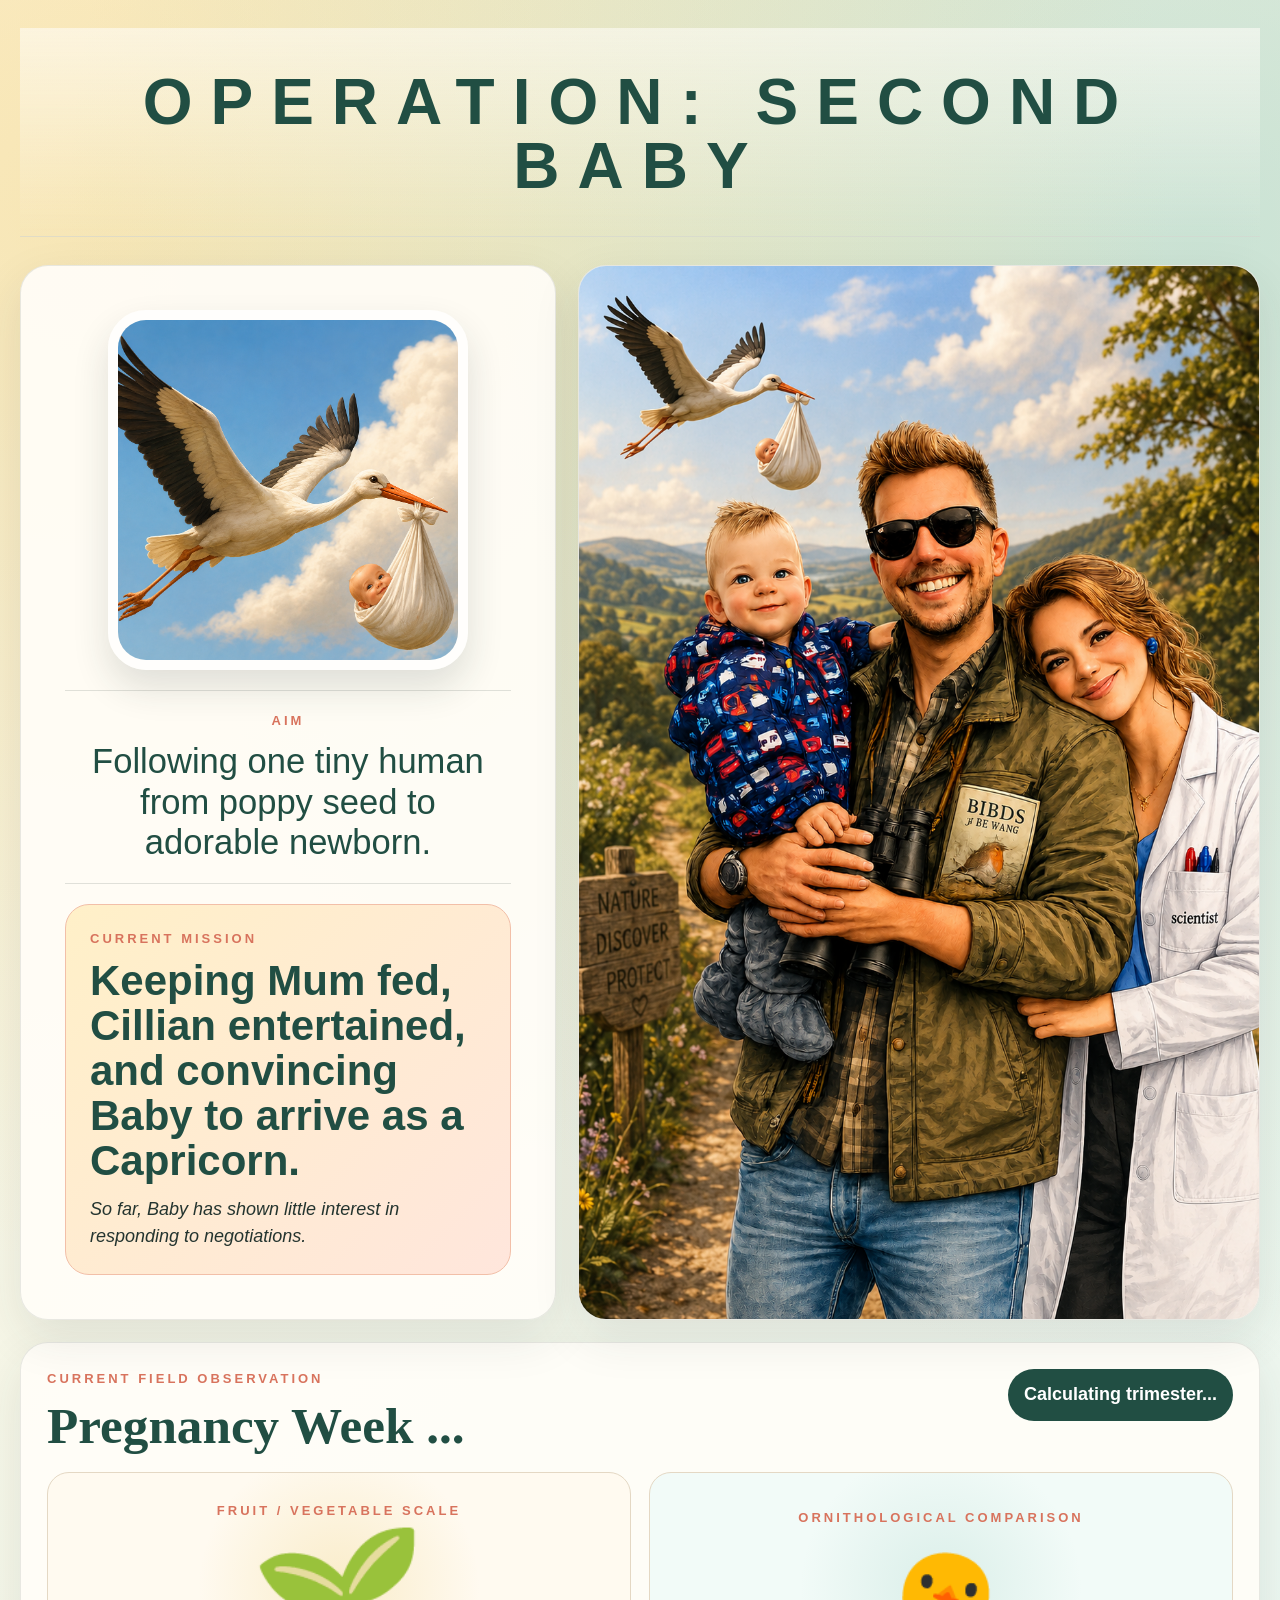
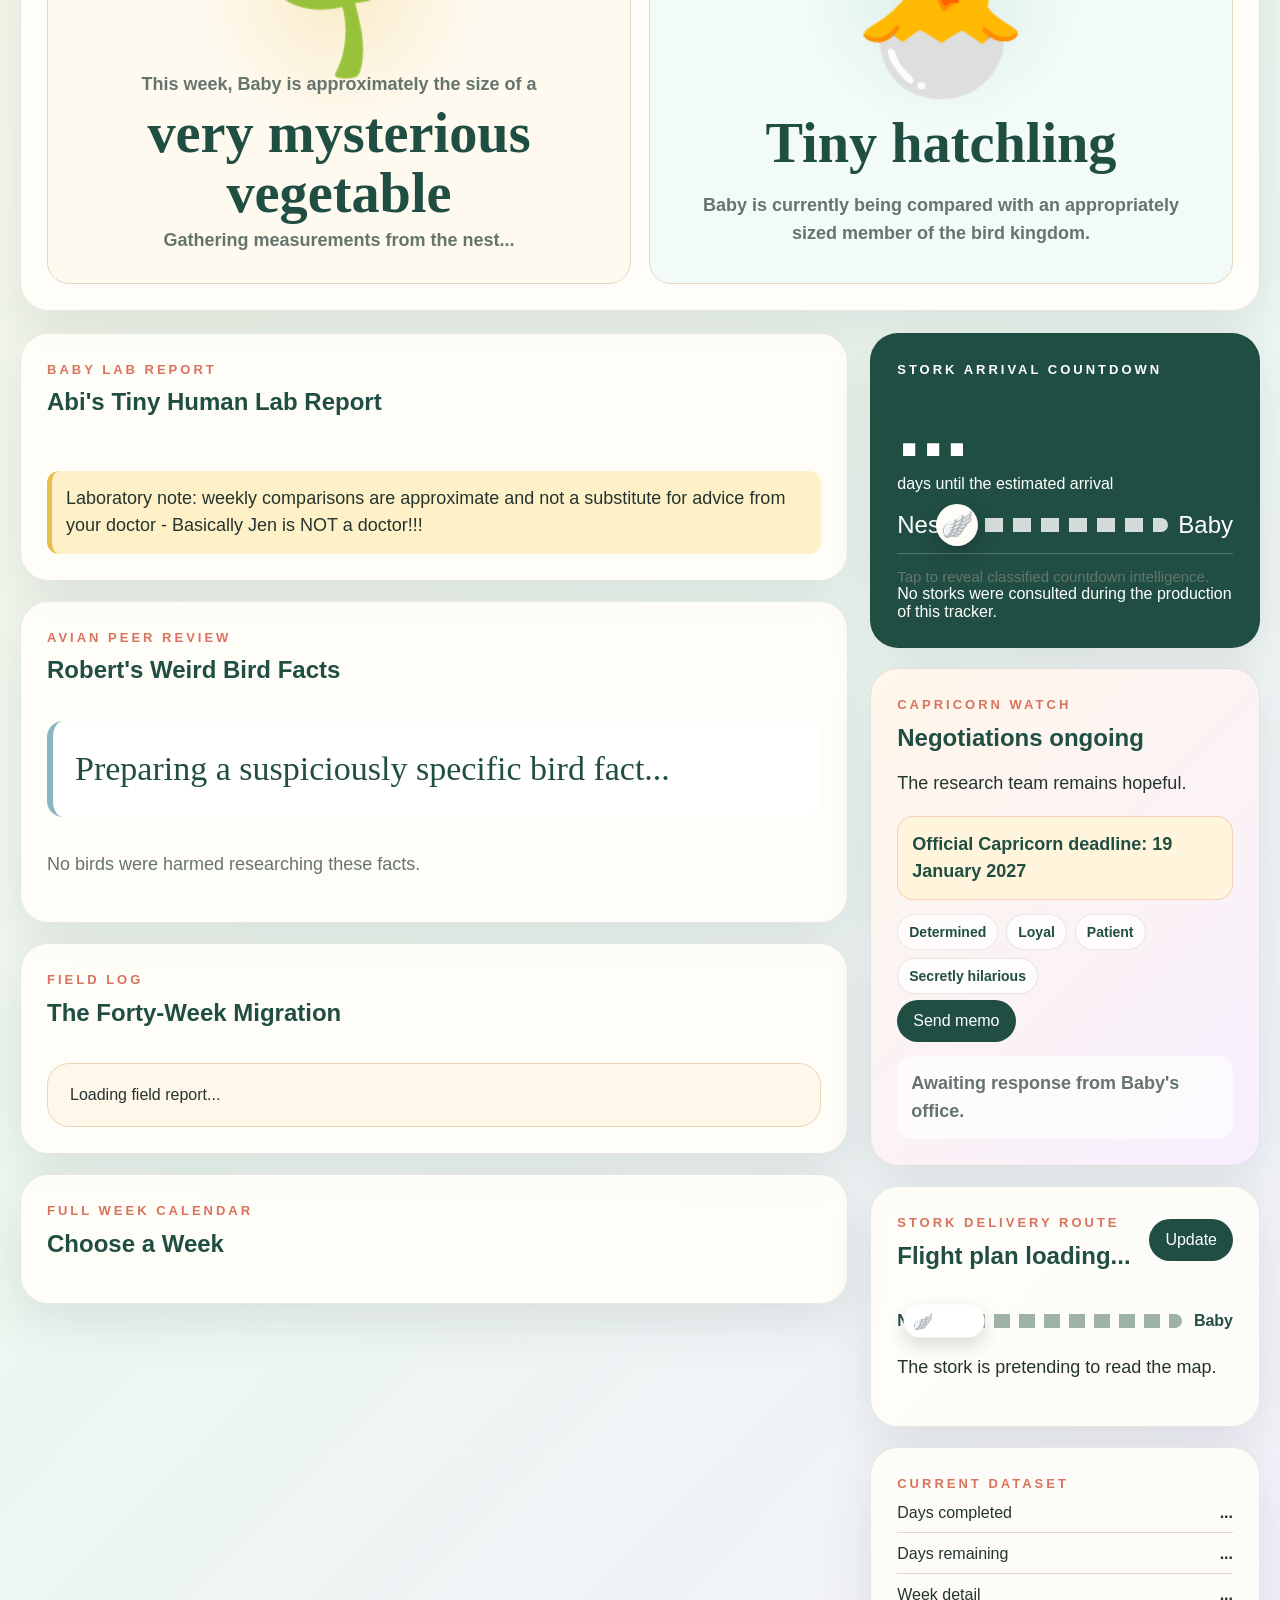
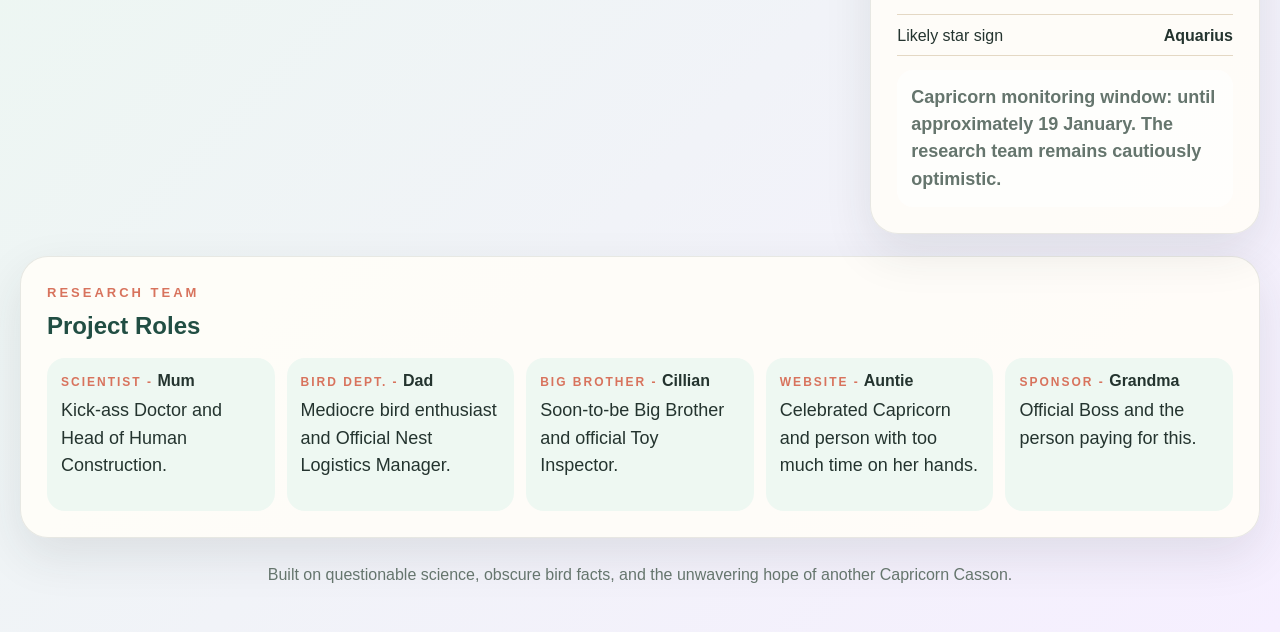
==== index.html @ 59cee9db "Update index.html" ====
<!DOCTYPE html>
<html lang="en">
<head>
  <meta charset="UTF-8">
  <meta name="viewport" content="width=device-width, initial-scale=1.0">
  <meta name="theme-color" content="#214e43">
  <meta name="description" content="Operation Second Baby: a playful baby countdown and family field log.">
  <title>Operation Second Baby</title>
  <link rel="stylesheet" href="style.css">
</head>
<body>
  <main class="page">
    <header class="top-logo" aria-label="Operation Second Baby">
      <h1>Operation: Second Baby</h1>
    </header>

    <section class="opening-grid">
      <div class="opening-copy">
        <img class="stork-photo" src="stork.png" alt="Stork carrying a baby">

        <article class="aim-card">
          <p class="eyebrow">Aim</p>
          <p>Following one tiny human from poppy seed to adorable newborn.</p>
        </article>

        <article class="mission-card">
          <p class="eyebrow">Current Mission</p>
          <h2>Keeping Mum fed, Cillian entertained, and convincing Baby to arrive as a Capricorn.</h2>
          <p>So far, Baby has shown little interest in responding to negotiations.</p>
        </article>
      </div>

      <figure class="family-photo">
        <img src="family.png" alt="Robert, Abi and Cillian">
      </figure>
    </section>

    <section class="observation-card">
      <div class="observation-header">
        <div>
          <p class="eyebrow">Current Field Observation</p>
          <h2>Pregnancy Week <span id="currentWeek">...</span></h2>
        </div>
        <p id="trimesterText" class="trimester-pill">Calculating trimester...</p>
      </div>

      <div class="comparison-grid">
        <article class="mini-comparison produce-panel">
          <p class="eyebrow">Fruit / Vegetable Scale</p>
          <div id="sizeEmoji" class="comparison-emoji">🌱</div>
          <p>This week, Baby is approximately the size of a</p>
          <h3 id="sizeName">very mysterious vegetable</h3>
          <p id="sizeDescription">Gathering measurements from the nest...</p>
        </article>

        <article class="mini-comparison bird-panel">
          <p class="eyebrow">Ornithological Comparison</p>
          <div id="birdEmoji" class="comparison-emoji">🐣</div>
          <h3 id="birdName">Tiny hatchling</h3>
          <p id="birdComparison">Baby is currently being compared with an appropriately sized member of the bird kingdom.</p>
        </article>
      </div>
    </section>

    <section class="dashboard-grid">
      <div class="main-column">
        <article class="card lab-card">
          <div class="section-heading">
            <div>
              <p class="eyebrow">Baby Lab Report</p>
              <h2>Abi's Tiny Human Lab Report</h2>
            </div>
          </div>
          <div id="scienceFacts" class="science-list"></div>
          <p class="lab-note">Laboratory note: weekly comparisons are approximate and not a substitute for advice from your doctor - Basically Jen is NOT a doctor!!!</p>
        </article>

        <article class="card dad-card">
          <div class="section-heading">
            <div>
              <p class="eyebrow">Avian Peer Review</p>
              <h2>Robert's Weird Bird Facts</h2>
            </div>
          </div>
          <p id="birdFact" class="large-fact">Preparing a suspiciously specific bird fact...</p>
          <p class="quiet">No birds were harmed researching these facts.</p>
        </article>

        <article class="field-log card">
          <div class="section-heading">
            <div>
              <p class="eyebrow">Field Log</p>
              <h2>The Forty-Week Migration</h2>
            </div>
          </div>
          <article id="weekDetail" class="week-detail">Loading field report...</article>
        </article>

        <article class="calendar-section card">
          <p class="eyebrow">Full Week Calendar</p>
          <h2>Choose a Week</h2>
          <div id="timeline" class="timeline"></div>
        </article>
      </div>

      <aside class="side-column">
        <button id="countdownCard" class="status-card countdown-card" type="button" aria-expanded="false">
          <span class="eyebrow">Stork Arrival Countdown</span>
          <strong id="daysRemaining" class="big-number">...</strong>
          <span>days until the estimated arrival</span>
          <span class="countdown-route" aria-hidden="true">
            <span class="route-end">Nest</span>
            <span class="countdown-route-line"><span id="countdownWingMarker">Wings</span></span>
            <span class="route-end">Baby</span>
          </span>
          <span id="countdownSecret" class="secret-note">Tap to reveal classified countdown intelligence.</span>
          <span class="quiet countdown-note">No storks were consulted during the production of this tracker.</span>
        </button>

        <article class="status-card capricorn-card">
          <p class="eyebrow">Capricorn Watch</p>
          <h2 id="capricornTitle">Negotiations ongoing</h2>
          <p id="capricornText">The research team remains hopeful.</p>
          <p class="deadline-pill">Official Capricorn deadline: 19 January 2027</p>
          <div class="trait-list" aria-label="Best Capricorn traits">
            <span>Determined</span>
            <span>Loyal</span>
            <span>Patient</span>
            <span>Secretly hilarious</span>
          </div>
          <button id="negotiateButton" class="small-button" type="button">Send memo</button>
          <p id="capricornReply" class="memo-reply">Awaiting response from Baby's office.</p>
        </article>

        <article class="card route-card">
          <div class="section-heading">
            <div>
              <p class="eyebrow">Stork Delivery Route</p>
              <h2 id="routeTitle">Flight plan loading...</h2>
            </div>
            <button id="routeButton" class="small-button" type="button">Update</button>
          </div>
          <div class="route">
            <span>Nest</span>
            <div class="route-line"><span id="storkMarker">Stork</span></div>
            <span>Baby</span>
          </div>
          <p id="routeMessage">The stork is pretending to read the map.</p>
        </article>

        <article class="card dataset-card">
          <p class="eyebrow">Current Dataset</p>
          <div class="dataset-list">
            <div><span>Days completed</span><strong id="daysCompleted">...</strong></div>
            <div><span>Days remaining</span><strong id="daysRemainingSmall">...</strong></div>
            <div><span>Week detail</span><strong id="weekDayText">...</strong></div>
            <div><span>Likely star sign</span><strong>Aquarius</strong></div>
          </div>
          <p class="capricorn-note">Capricorn monitoring window: until approximately 19 January. The research team remains cautiously optimistic.</p>
        </article>
      </aside>
    </section>

    <section class="research-team card">
      <p class="eyebrow">Research Team</p>
      <h2>Project Roles</h2>
      <div class="team-list">
        <div><span>Scientist - </span><strong> Mum</strong><p>Kick-ass Doctor and Head of Human Construction.</p></div>
        <div><span>Bird Dept. - </span><strong> Dad</strong><p>Mediocre bird enthusiast and Official Nest Logistics Manager.</p></div>
        <div><span>Big Brother - </span><strong> Cillian</strong><p>Soon-to-be Big Brother and official Toy Inspector.</p></div>
        <div><span>Website - </span><strong> Auntie</strong><p>Celebrated Capricorn and person with too much time on her hands.</p></div>
        <div><span>Sponsor - </span><strong> Grandma</strong><p>Official Boss and the person paying for this.</p></div>
      </div>
    </section>

    <footer>
      Built on questionable science, obscure bird facts, and the unwavering hope of another Capricorn Casson.
    </footer>
  </main>

  <div id="capricornModal" class="modal" aria-hidden="true">
    <div class="modal-panel" role="dialog" aria-modal="true" aria-labelledby="capricornModalTitle">
      <p class="eyebrow">Special Announcement</p>
      <h2 id="capricornModalTitle">Capricorn Deadline Confirmed</h2>
      <p>The research team has identified 19 January 2027 as the official Capricorn arrival deadline.</p>
      <p>Baby has been informed. Baby has not signed anything.</p>
      <button id="closeCapricornModal" class="small-button" type="button">Noted</button>
    </div>
  </div>

  <script src="script.js?v=20260729-2"></script>
</body>
</html>
---- style.css ----
* {
  box-sizing: border-box;
}

:root {
  --ink: #24342f;
  --forest: #214e43;
  --sage: #dce8dc;
  --mint: #eef8f2;
  --paper: #fffdf8;
  --cream: #fff5dc;
  --peach: #ffe4d3;
  --coral: #d8735d;
  --gold: #e8bf4d;
  --line: #e4d8c4;
  --muted: #65756d;
}

body {
  margin: 0;
  font-family: Arial, Helvetica, sans-serif;
  color: var(--ink);
  background:
    radial-gradient(circle at 8% 5%, rgba(232, 191, 77, 0.3), transparent 28%),
    radial-gradient(circle at 94% 6%, rgba(142, 198, 184, 0.42), transparent 30%),
    linear-gradient(135deg, #fff6df, #ecf7f1 58%, #f6efff);
}

.page {
  width: min(1240px, calc(100% - 32px));
  margin: 0 auto;
  padding: 28px 0 48px;
}

.top-logo {
  width: 100%;
  margin: 0 auto 28px;
  padding: 42px 24px 38px;
  border-bottom: 1px solid rgba(36, 52, 47, 0.12);
  background: linear-gradient(180deg, rgba(255, 253, 248, 0.58), rgba(255, 253, 248, 0));
  text-align: center;
}

.top-logo h1 {
  margin: 0;
  color: var(--forest);
  font-size: clamp(34px, 5vw, 72px);
  font-weight: 900;
  letter-spacing: clamp(5px, 1.5vw, 18px);
  line-height: 1;
  text-transform: uppercase;
}

.opening-grid {
  display: grid;
  grid-template-columns: minmax(0, 0.88fr) minmax(420px, 1.12fr);
  gap: 22px;
  align-items: stretch;
  margin-bottom: 22px;
}

.opening-copy,
.family-photo,
.observation-card,
.card,
.status-card {
  border: 1px solid rgba(36, 52, 47, 0.1);
  border-radius: 28px;
  background: rgba(255, 253, 248, 0.92);
  box-shadow: 0 18px 48px rgba(36, 52, 47, 0.1);
}

.opening-copy {
  display: grid;
  align-content: center;
  gap: 20px;
  padding: clamp(24px, 4vw, 44px);
}

.stork-photo {
  display: block;
  width: min(100%, 360px);
  aspect-ratio: 1;
  height: auto;
  margin: 0 auto;
  object-fit: cover;
  object-position: center 35%;
  border: 10px solid rgba(255, 255, 255, 0.78);
  border-radius: 38px;
  box-shadow: 0 18px 36px rgba(36, 52, 47, 0.14);
}

.family-photo {
  margin: 0;
  min-height: 640px;
  overflow: hidden;
}

.family-photo img {
  display: block;
  width: 100%;
  height: 100%;
  object-fit: cover;
  object-position: center 42%;
}

.eyebrow {
  margin: 0 0 10px;
  color: var(--coral);
  font-size: 13px;
  font-weight: 900;
  letter-spacing: 3px;
  text-transform: uppercase;
}

h2,
h3,
p {
  margin-top: 0;
}

h2,
h3 {
  color: var(--forest);
  line-height: 1.07;
}

p {
  font-size: 18px;
  line-height: 1.52;
}

.aim-card {
  padding: 20px 22px;
  text-align: center;
  border-top: 1px solid rgba(36, 52, 47, 0.14);
  border-bottom: 1px solid rgba(36, 52, 47, 0.14);
}

.aim-card p:last-child {
  margin-bottom: 0;
  color: var(--forest);
  font-size: clamp(24px, 2.7vw, 36px);
  line-height: 1.18;
}

.mission-card {
  padding: 24px;
  border: 1px solid #f2bfa8;
  border-radius: 24px;
  background: linear-gradient(135deg, #fff0c8, #ffe6dc);
}

.mission-card h2 {
  margin-bottom: 12px;
  font-size: clamp(28px, 3.3vw, 42px);
}

.mission-card p:last-child {
  margin-bottom: 0;
  font-style: italic;
}

.observation-card,
.card,
.status-card {
  padding: 26px;
}

.observation-card {
  margin-bottom: 22px;
}

.observation-header,
.section-heading {
  display: flex;
  gap: 16px;
  align-items: flex-start;
  justify-content: space-between;
  margin-bottom: 18px;
}

.observation-header h2 {
  margin: 0;
  font-family: Georgia, "Times New Roman", serif;
  font-size: clamp(34px, 4vw, 52px);
}

.trimester-pill,
.small-button {
  border-radius: 999px;
  padding: 12px 16px;
  background: var(--forest);
  color: white;
  font-weight: 900;
}

.trimester-pill {
  margin: 0;
}

.comparison-grid {
  display: grid;
  grid-template-columns: 1fr 1fr;
  gap: 18px;
}

.mini-comparison {
  min-height: 360px;
  display: grid;
  place-items: center;
  padding: 28px;
  border: 1px solid var(--line);
  border-radius: 22px;
  text-align: center;
}

.produce-panel {
  background: radial-gradient(circle at 50% 28%, rgba(232, 191, 77, 0.24), transparent 34%), #fffaf0;
}

.bird-panel {
  background: radial-gradient(circle at 50% 28%, rgba(142, 198, 184, 0.24), transparent 34%), #f2fbf8;
}

.comparison-emoji {
  font-size: clamp(100px, 11vw, 170px);
  line-height: 1;
}

.mini-comparison h3 {
  margin: 4px 0;
  font-family: Georgia, "Times New Roman", serif;
  font-size: clamp(38px, 4.4vw, 64px);
}

.mini-comparison p:not(.eyebrow) {
  max-width: 520px;
  margin-bottom: 0;
  color: var(--muted);
  font-weight: 800;
}

.dashboard-grid {
  display: grid;
  grid-template-columns: minmax(0, 1.7fr) minmax(280px, 0.8fr);
  gap: 22px;
  align-items: start;
}

.main-column,
.side-column {
  display: grid;
  gap: 20px;
}

.status-card {
  text-align: left;
}

button.status-card,
.small-button {
  border: 1px solid rgba(36, 52, 47, 0.1);
  cursor: pointer;
  font: inherit;
}

.countdown-card {
  background: var(--forest);
  color: white;
}

.countdown-card .eyebrow,
.countdown-card .quiet {
  color: white;
}

.big-number {
  display: block;
  margin: 10px 0;
  color: var(--coral);
  font-size: clamp(56px, 7vw, 86px);
  font-weight: 900;
  line-height: 0.9;
}

.countdown-card .big-number {
  color: white;
}

.countdown-route {
  display: grid;
  grid-template-columns: auto minmax(110px, 1fr) auto;
  gap: 10px;
  align-items: center;
  margin-top: 20px;
}

.route-end {
  font-size: 24px;
  line-height: 1;
}

.countdown-route-line {
  position: relative;
  display: block;
  height: 14px;
  border-radius: 999px;
  background: repeating-linear-gradient(90deg, rgba(255, 255, 255, 0.8) 0 18px, transparent 18px 28px);
}

#countdownWingMarker {
  position: absolute;
  left: 0%;
  top: 50%;
  width: 42px;
  height: 42px;
  overflow: hidden;
  translate: -50% -50%;
  border-radius: 999px;
  background: #fffdf8;
  box-shadow: 0 8px 18px rgba(0, 0, 0, 0.18);
  color: transparent;
  transition: left 0.7s ease;
}

#countdownWingMarker::before {
  content: "🪽";
  position: absolute;
  inset: 0;
  display: grid;
  place-items: center;
  color: var(--forest);
  font-size: 26px;
}

.quiet,
.secret-note {
  color: var(--muted);
}

.secret-note {
  display: block;
  margin-top: 16px;
  padding-top: 14px;
  border-top: 1px solid rgba(255, 255, 255, 0.22);
  font-size: 15px;
}

.capricorn-card {
  background: linear-gradient(135deg, #fff7e9, #f7efff);
}

.memo-reply,
.capricorn-note,
.deadline-pill {
  margin: 14px 0 0;
  padding: 14px;
  border-radius: 16px;
  background: rgba(255, 255, 255, 0.68);
  color: var(--muted);
  font-weight: 800;
}

.deadline-pill {
  border: 1px solid rgba(216, 115, 93, 0.28);
  background: #fff5dc;
  color: var(--forest);
}

.trait-list {
  display: flex;
  flex-wrap: wrap;
  gap: 8px;
  margin-top: 14px;
}

.trait-list span {
  padding: 9px 11px;
  border: 1px solid rgba(36, 52, 47, 0.1);
  border-radius: 999px;
  background: rgba(255, 255, 255, 0.72);
  color: var(--forest);
  font-size: 14px;
  font-weight: 900;
}

.small-button {
  border: 0;
  margin-top: 6px;
}

.science-list {
  display: grid;
  grid-template-columns: repeat(3, 1fr);
  gap: 12px;
}

.fact-item {
  display: grid;
  grid-template-columns: 44px 1fr;
  gap: 12px;
  padding: 16px;
  border: 1px solid #d8e8dc;
  border-radius: 18px;
  background: var(--mint);
}

.fact-item span {
  font-size: 30px;
}

.lab-note {
  margin: 18px 0 0;
  padding: 14px;
  border-left: 5px solid var(--gold);
  border-radius: 12px;
  background: #fff1c7;
}

.large-fact {
  padding: 22px;
  border-left: 6px solid #8ab6c0;
  border-radius: 16px;
  background: white;
  color: var(--forest);
  font-family: Georgia, "Times New Roman", serif;
  font-size: clamp(24px, 3vw, 34px);
}

.route {
  display: grid;
  grid-template-columns: auto 1fr auto;
  gap: 12px;
  align-items: center;
  margin: 24px 0;
  color: var(--forest);
  font-weight: 900;
}

.route-line {
  position: relative;
  height: 14px;
  border-radius: 999px;
  background: repeating-linear-gradient(90deg, #9eb2a5 0 16px, transparent 16px 25px);
}

#storkMarker {
  position: absolute;
  left: 0%;
  top: 50%;
  translate: -50% -50%;
  padding: 7px 10px;
  border-radius: 999px;
  background: white;
  box-shadow: 0 8px 18px rgba(36, 52, 47, 0.16);
  color: transparent;
  transition: left 0.7s ease;
}

#storkMarker::before {
  content: "🪽";
  color: var(--forest);
}

.dataset-list {
  display: grid;
  gap: 12px;
}

.dataset-list div {
  display: flex;
  justify-content: space-between;
  gap: 16px;
  padding-bottom: 10px;
  border-bottom: 1px solid var(--line);
}

.week-detail {
  padding: 22px;
  border: 1px solid #ead6b7;
  border-radius: 22px;
  background: #fff7e9;
}

.week-detail-layout {
  display: grid;
  grid-template-columns: 0.75fr 1fr;
  gap: 18px;
}

.week-badge {
  display: grid;
  place-items: center;
  min-height: 220px;
  border-radius: 22px;
  background: white;
  color: var(--forest);
  text-align: center;
}

.week-badge span {
  font-size: 88px;
}

.week-badge strong {
  display: block;
  font-size: 44px;
}

.week-notes {
  display: grid;
  gap: 10px;
}

.week-notes p {
  margin: 0;
  padding: 12px;
  border-radius: 16px;
  background: rgba(255, 255, 255, 0.7);
}

.timeline {
  display: grid;
  grid-template-columns: repeat(10, 1fr);
  gap: 9px;
  margin-top: 16px;
}

.week-button {
  min-height: 58px;
  border: 1px solid #d7c9b8;
  border-radius: 14px;
  background: white;
  color: var(--ink);
  font: inherit;
  font-weight: 900;
  cursor: pointer;
}

.week-button span {
  display: block;
  font-size: 20px;
}

.week-button.past {
  background: var(--sage);
}

.week-button.current {
  background: var(--forest);
  color: white;
}

.week-button.selected {
  background: var(--coral);
  color: white;
  transform: translateY(-3px);
}

.research-team {
  margin-top: 22px;
}

.team-list {
  display: grid;
  grid-template-columns: repeat(5, 1fr);
  gap: 12px;
}

.team-list div {
  padding: 14px;
  border-radius: 18px;
  background: var(--mint);
}

.team-list span {
  display: inline-block;
  margin-bottom: 8px;
  color: var(--coral);
  font-size: 12px;
  font-weight: 900;
  letter-spacing: 2px;
  text-transform: uppercase;
}

footer {
  margin-top: 28px;
  color: var(--muted);
  text-align: center;
}

.modal {
  position: fixed;
  inset: 0;
  z-index: 20;
  display: none;
  place-items: center;
  padding: 24px;
  background: rgba(36, 52, 47, 0.45);
}

.modal.is-open {
  display: grid;
}

.modal-panel {
  width: min(560px, 100%);
  padding: clamp(26px, 5vw, 42px);
  border: 1px solid #f2bfa8;
  border-radius: 28px;
  background:
    radial-gradient(circle at 92% 10%, rgba(232, 191, 77, 0.28), transparent 28%),
    linear-gradient(135deg, #fffdf8, #ffe8dd);
  box-shadow: 0 28px 80px rgba(36, 52, 47, 0.28);
  text-align: center;
}

.modal-panel h2 {
  margin-bottom: 14px;
  font-family: Georgia, "Times New Roman", serif;
  font-size: clamp(34px, 5vw, 54px);
}

.modal-panel p:not(.eyebrow) {
  margin-bottom: 14px;
  color: var(--ink);
}

@media (max-width: 980px) {
  .opening-grid,
  .dashboard-grid,
  .comparison-grid,
  .week-detail-layout {
    grid-template-columns: 1fr;
  }

  .family-photo {
    min-height: 520px;
  }

  .science-list,
  .team-list {
    grid-template-columns: 1fr;
  }

  .timeline {
    grid-template-columns: repeat(5, 1fr);
  }
}

@media (max-width: 560px) {
  .page {
    width: min(100% - 20px, 1240px);
    padding-top: 14px;
  }

  .top-logo h1 {
    font-size: 26px;
    letter-spacing: 5px;
  }

  .stork-photo {
    width: min(100%, 260px);
  }

  .opening-copy,
  .observation-card,
  .status-card,
  .card {
    padding: 18px;
    border-radius: 22px;
  }

  .observation-header,
  .section-heading {
    flex-direction: column;
  }
}
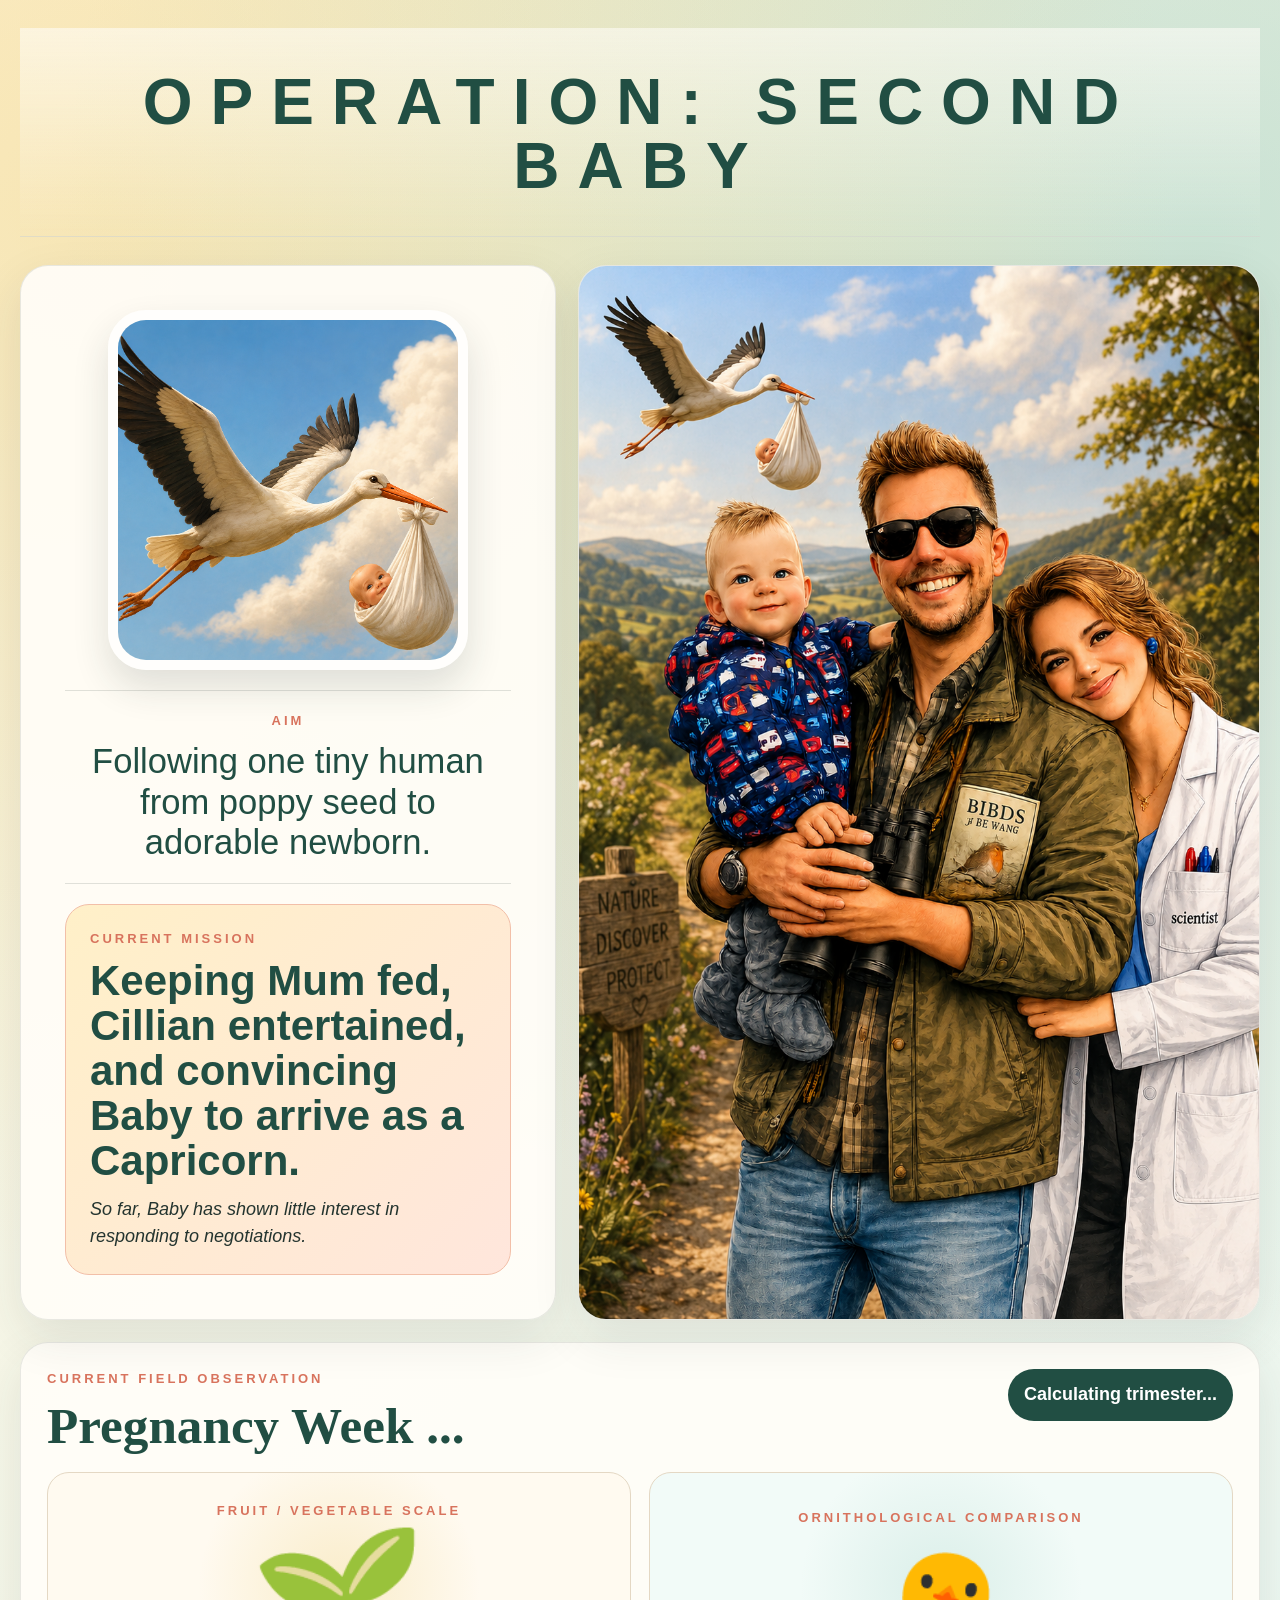
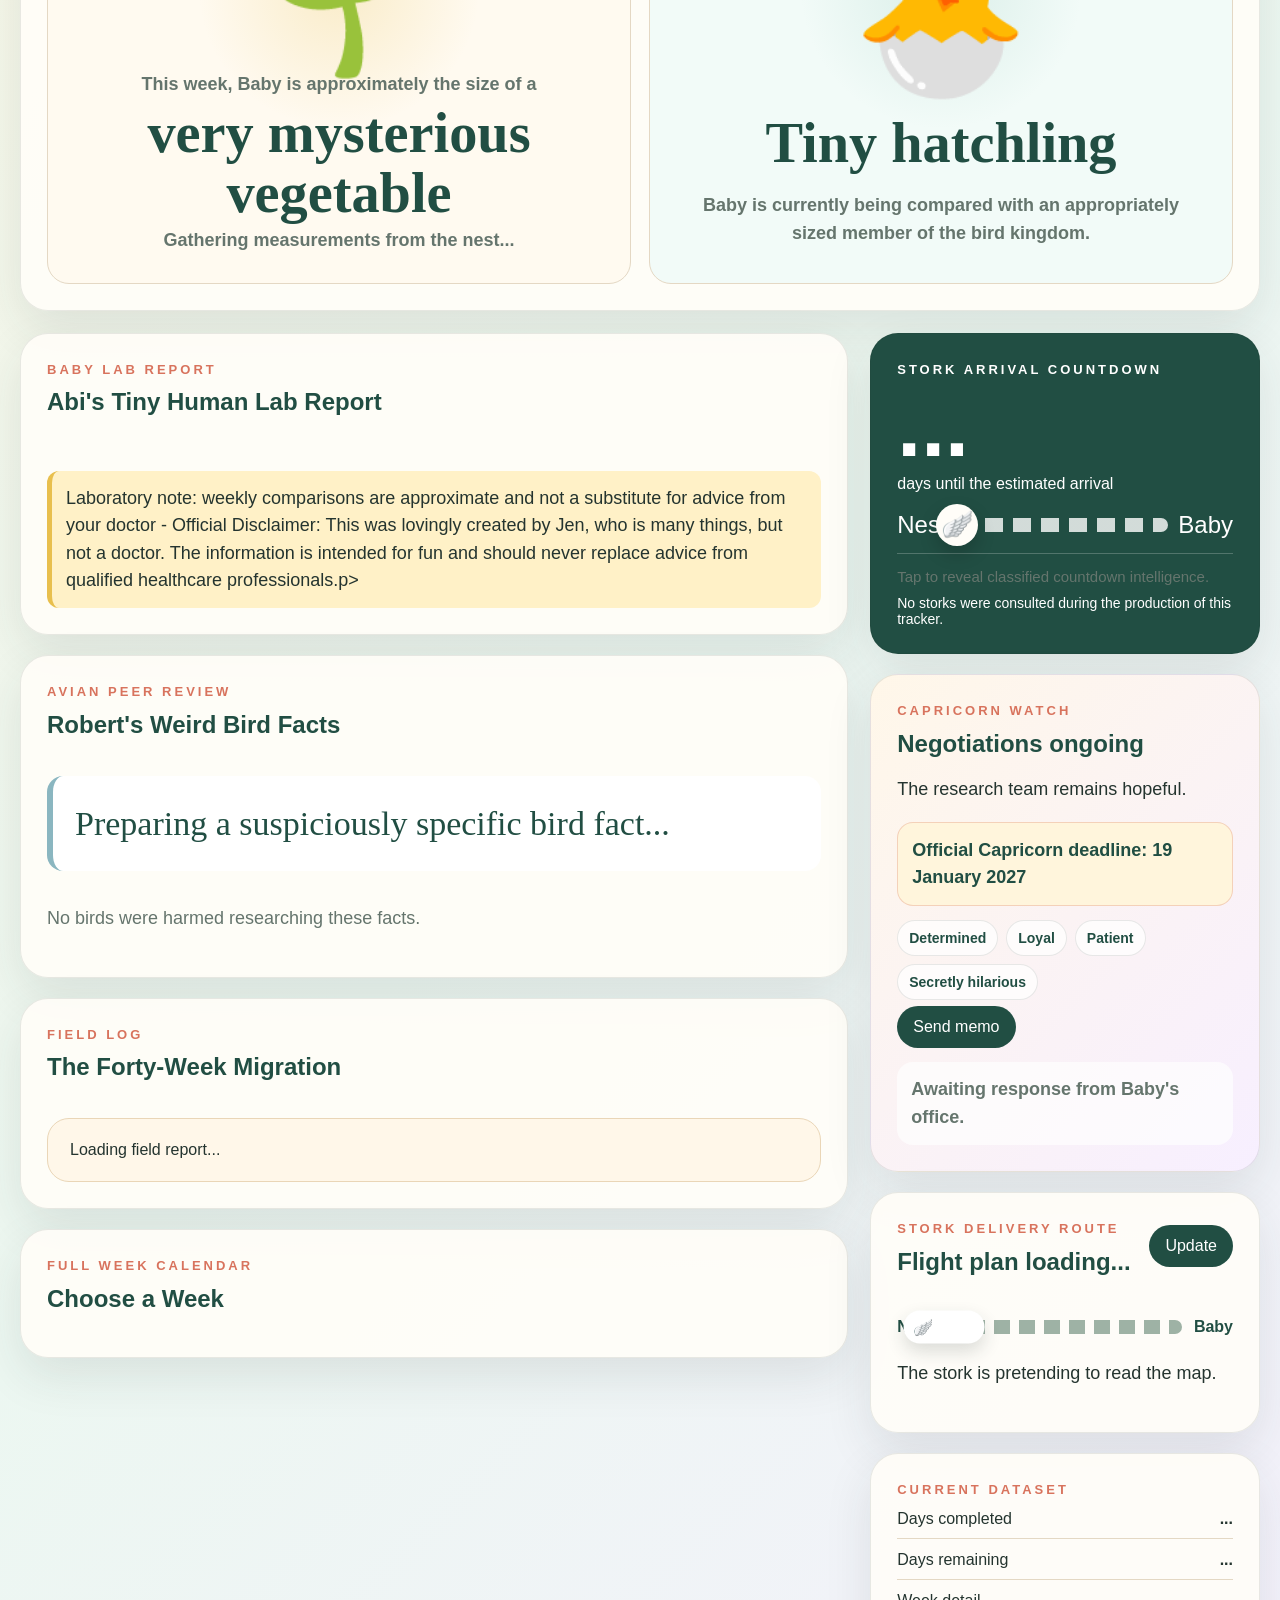
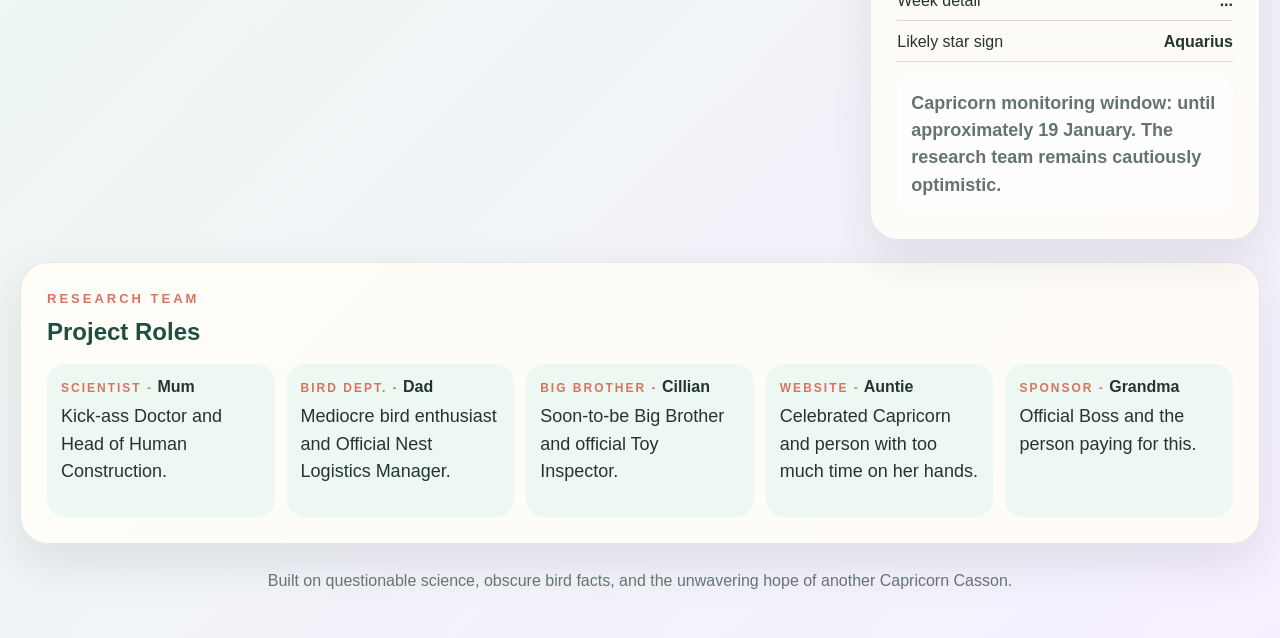
==== commit ca9b3f19: "Update index.html" ====
--- a/index.html
+++ b/index.html
@@ -72,7 +72,7 @@
             </div>
           </div>
           <div id="scienceFacts" class="science-list"></div>
-          <p class="lab-note">Laboratory note: weekly comparisons are approximate and not a substitute for advice from your doctor - Basically Jen is NOT a doctor!!!</p>
+          <p class="lab-note">Laboratory note: weekly comparisons are approximate and not a substitute for advice from your doctor - Official Disclaimer: This was lovingly created by Jen, who is many things, but not a doctor. The information is intended for fun and should never replace advice from qualified healthcare professionals.p>
         </article>
 
         <article class="card dad-card">
--- a/style.css
+++ b/style.css
@@ -347,6 +347,12 @@
   font-size: 15px;
 }
 
+.countdown-note {
+  display: block;
+  margin-top: 10px;
+  font-size: 14px;
+}
+
 .capricorn-card {
   background: linear-gradient(135deg, #fff7e9, #f7efff);
 }
@@ -677,3 +683,4 @@
     flex-direction: column;
   }
 }
+ 
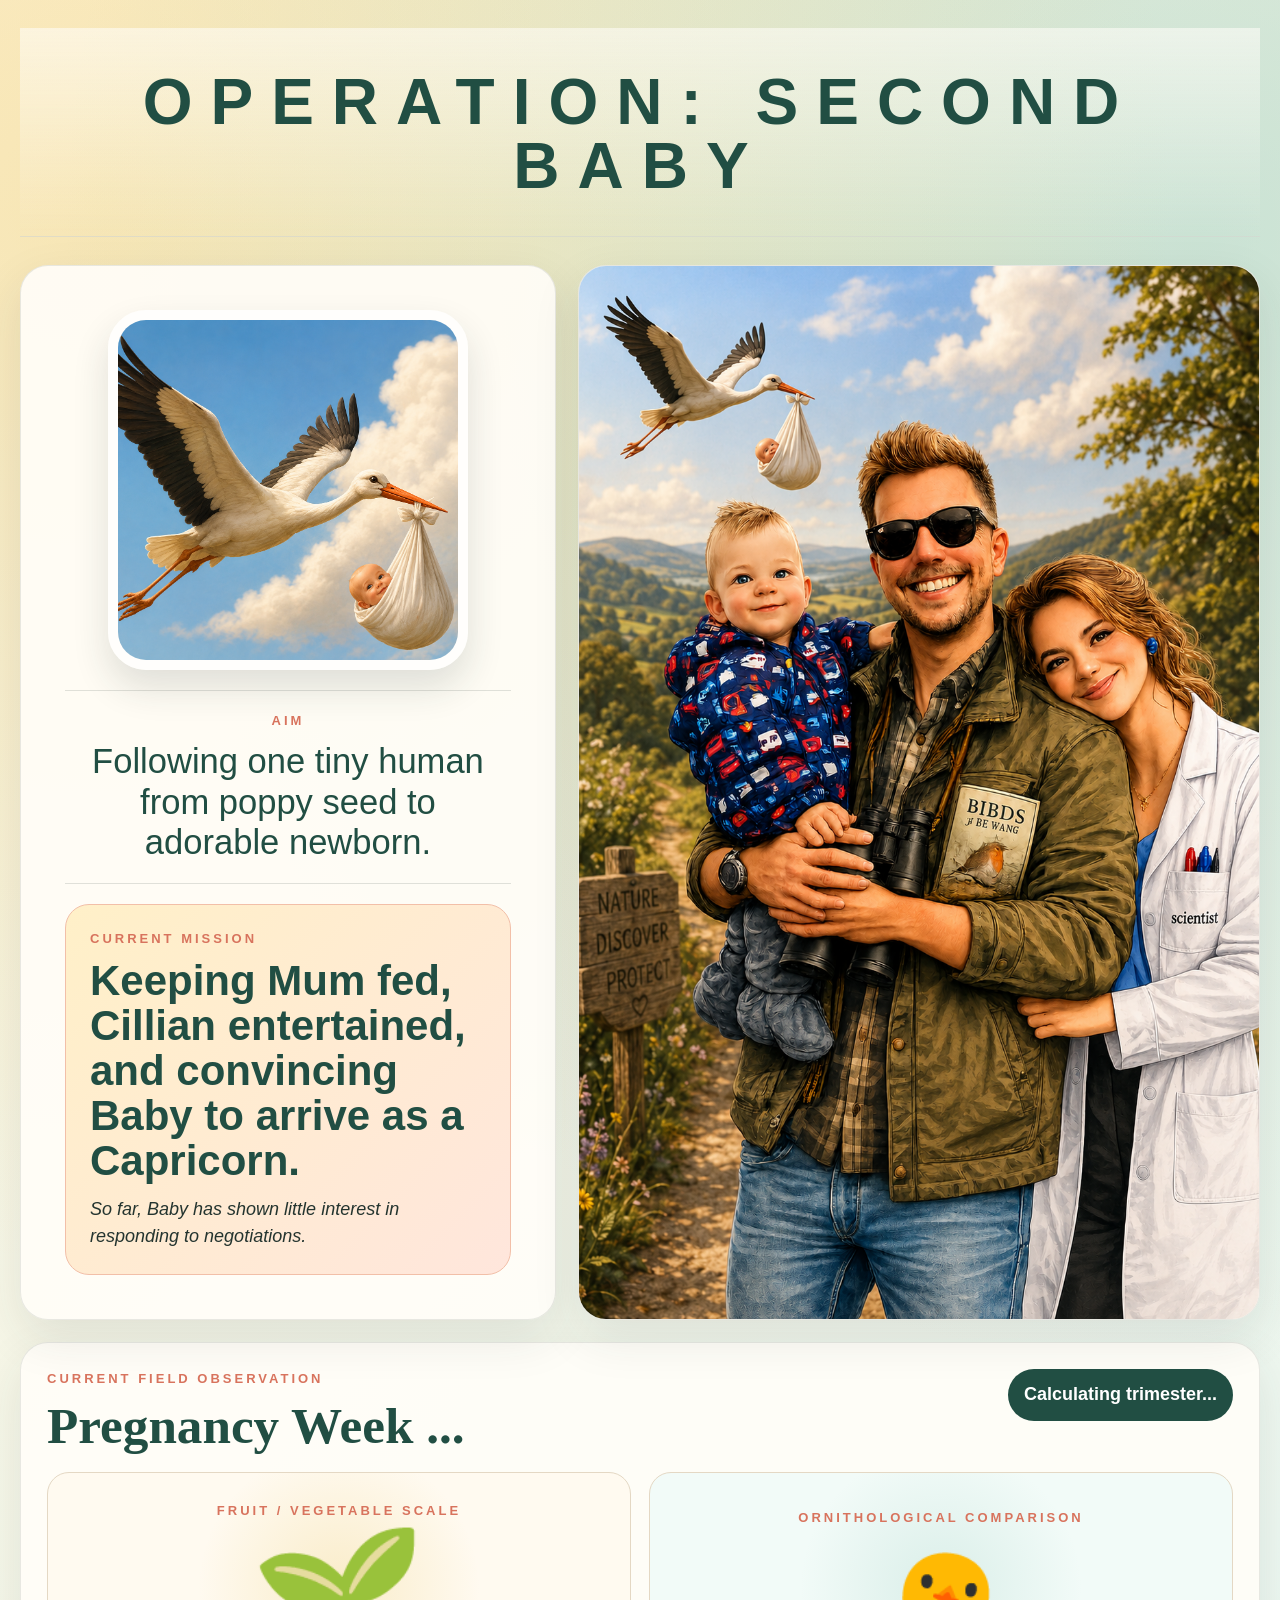
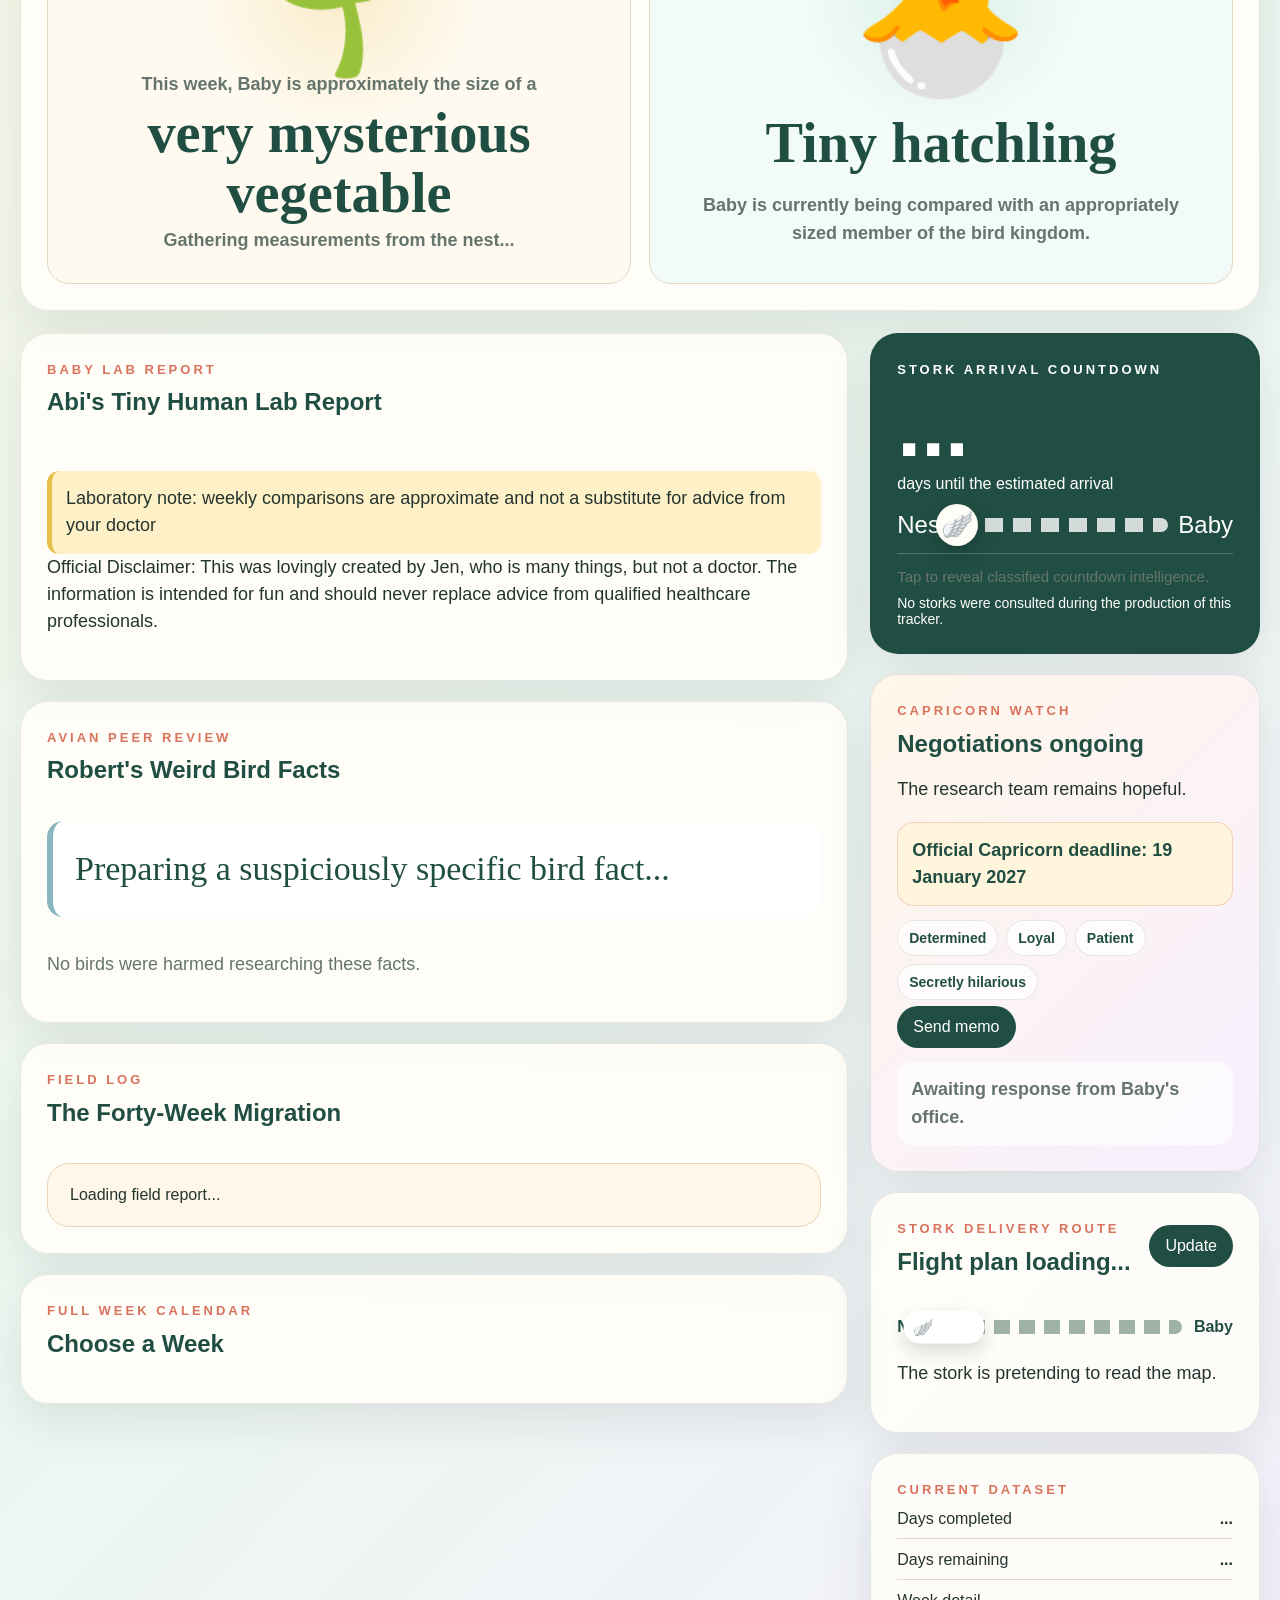
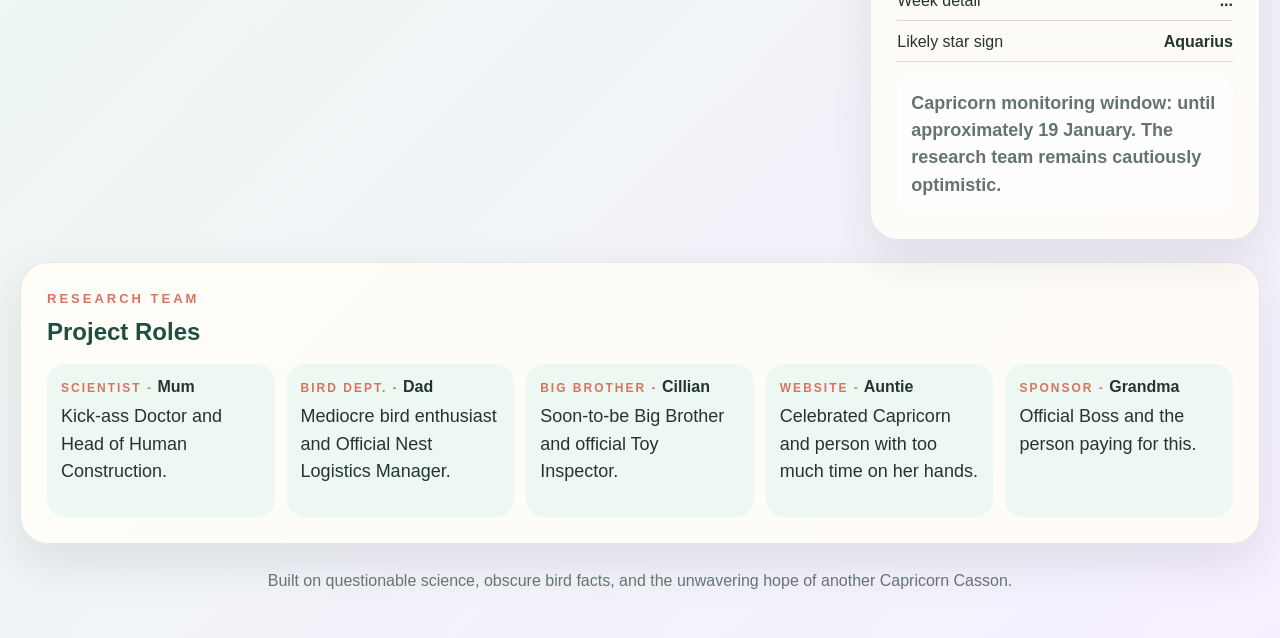
==== commit e90a125c: "Update index.html" ====
--- a/index.html
+++ b/index.html
@@ -72,7 +72,8 @@
             </div>
           </div>
           <div id="scienceFacts" class="science-list"></div>
-          <p class="lab-note">Laboratory note: weekly comparisons are approximate and not a substitute for advice from your doctor - Official Disclaimer: This was lovingly created by Jen, who is many things, but not a doctor. The information is intended for fun and should never replace advice from qualified healthcare professionals.p>
+          <p class="lab-note">Laboratory note: weekly comparisons are approximate and not a substitute for advice from your doctor</p>
+          <p class="off-diclainer">Official Disclaimer: This was lovingly created by Jen, who is many things, but not a doctor. The information is intended for fun and should never replace advice from qualified healthcare professionals.</p>
         </article>
 
         <article class="card dad-card">
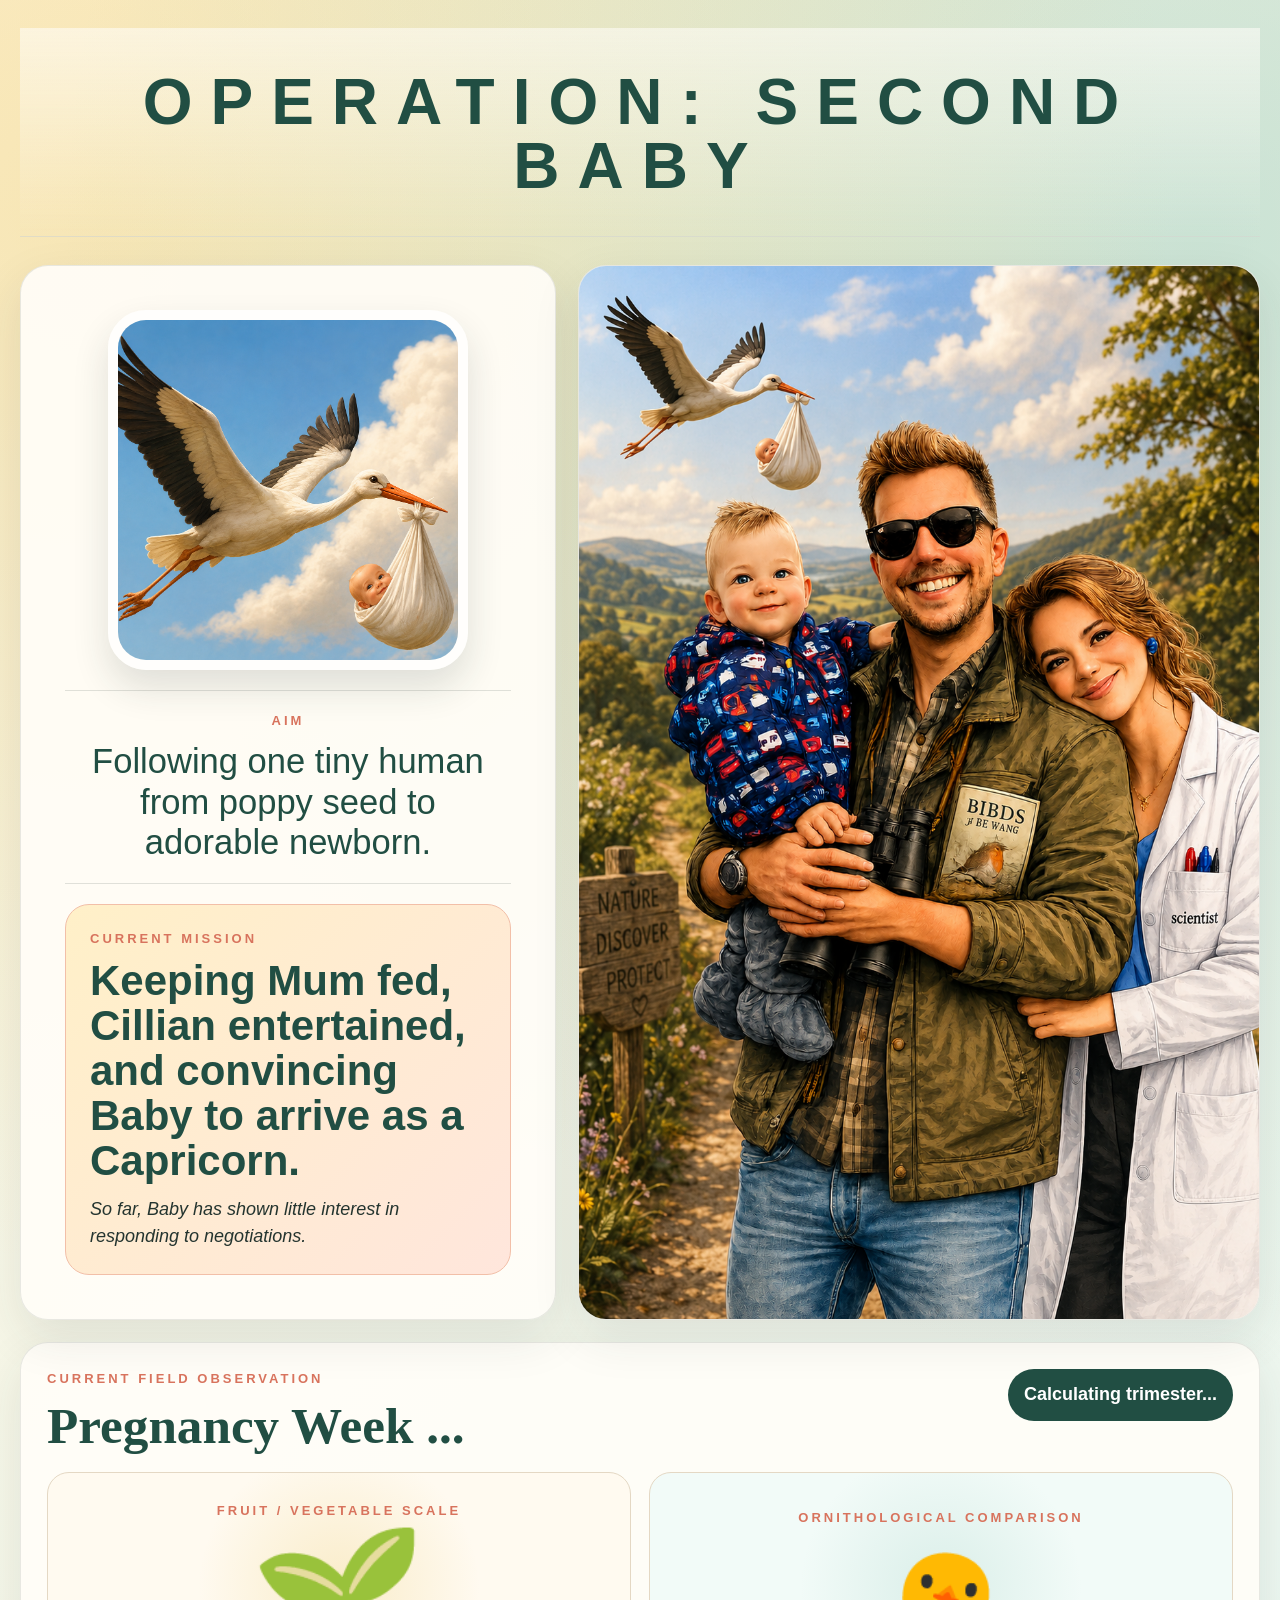
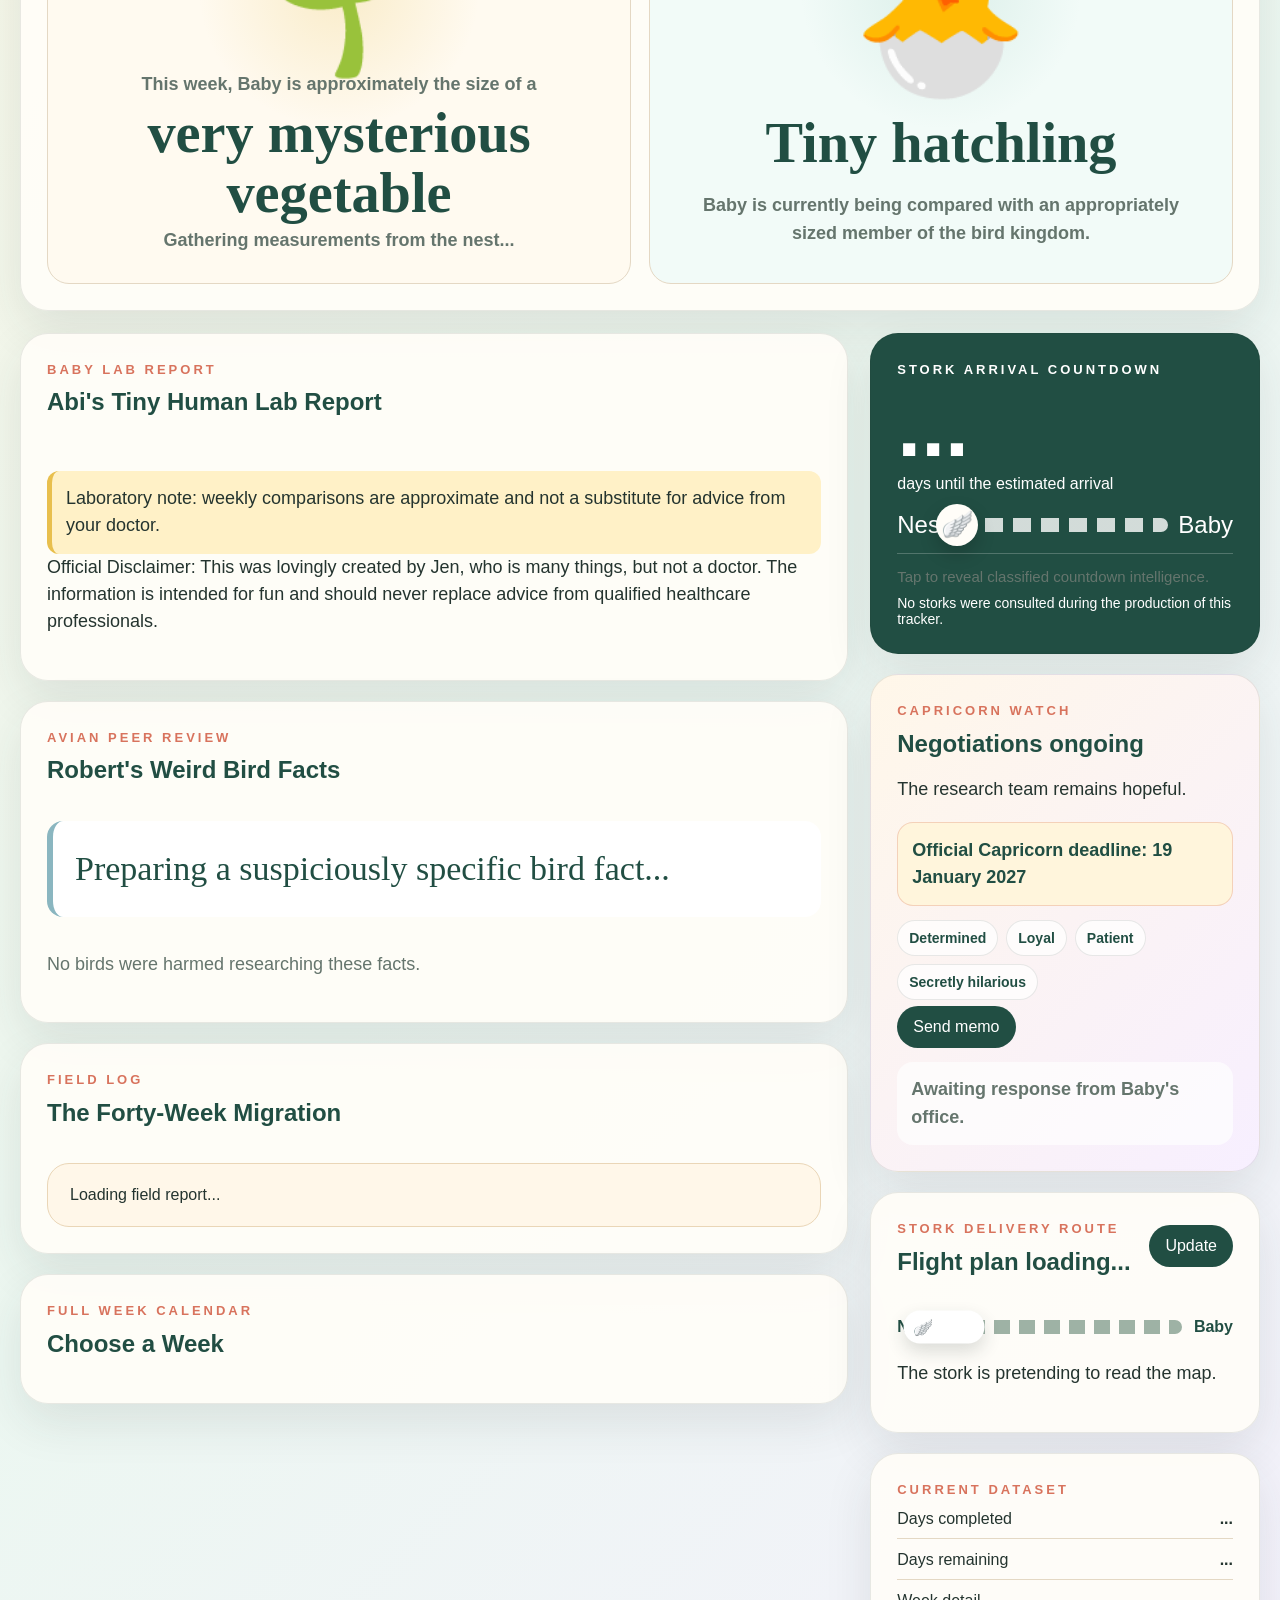
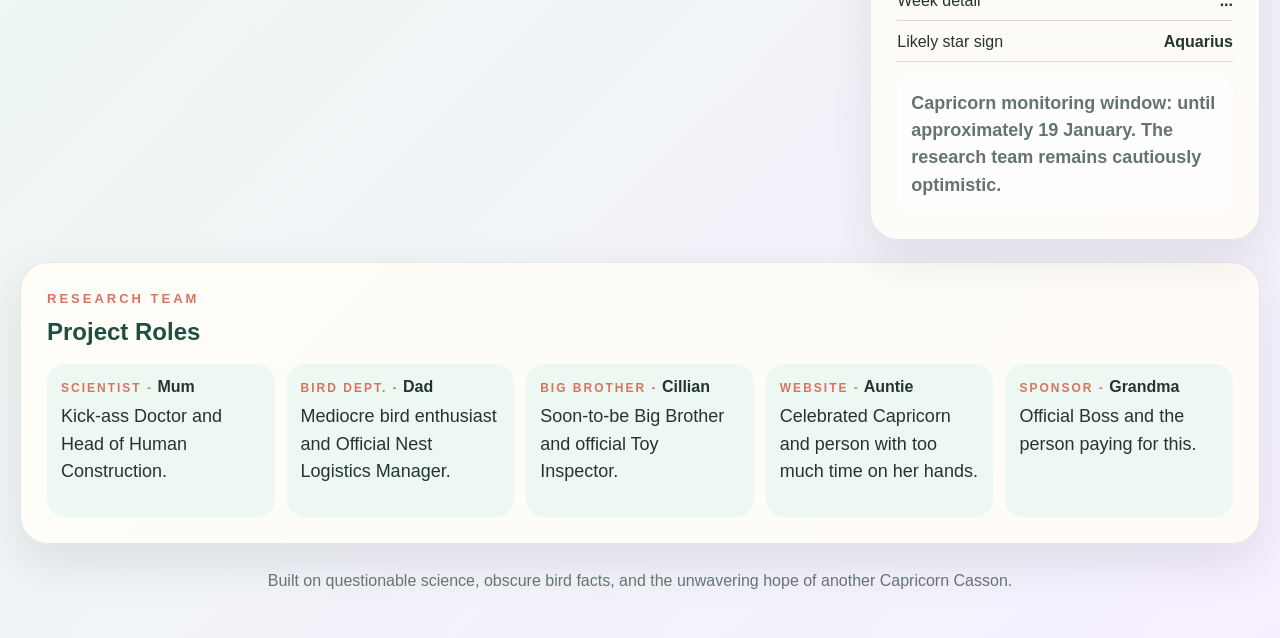
==== commit d134182e: "Update index.html" ====
--- a/index.html
+++ b/index.html
@@ -72,8 +72,13 @@
             </div>
           </div>
           <div id="scienceFacts" class="science-list"></div>
-          <p class="lab-note">Laboratory note: weekly comparisons are approximate and not a substitute for advice from your doctor</p>
-          <p class="off-diclainer">Official Disclaimer: This was lovingly created by Jen, who is many things, but not a doctor. The information is intended for fun and should never replace advice from qualified healthcare professionals.</p>
+          <p class="lab-note">
+          Laboratory note: weekly comparisons are approximate and not a substitute for advice from your doctor.
+            </p>
+
+          <p class="warning-note">
+            Official Disclaimer: This was lovingly created by Jen, who is many things, but not a doctor. The information is intended for fun and should never replace advice from qualified healthcare professionals.
+            </p>
         </article>
 
         <article class="card dad-card">
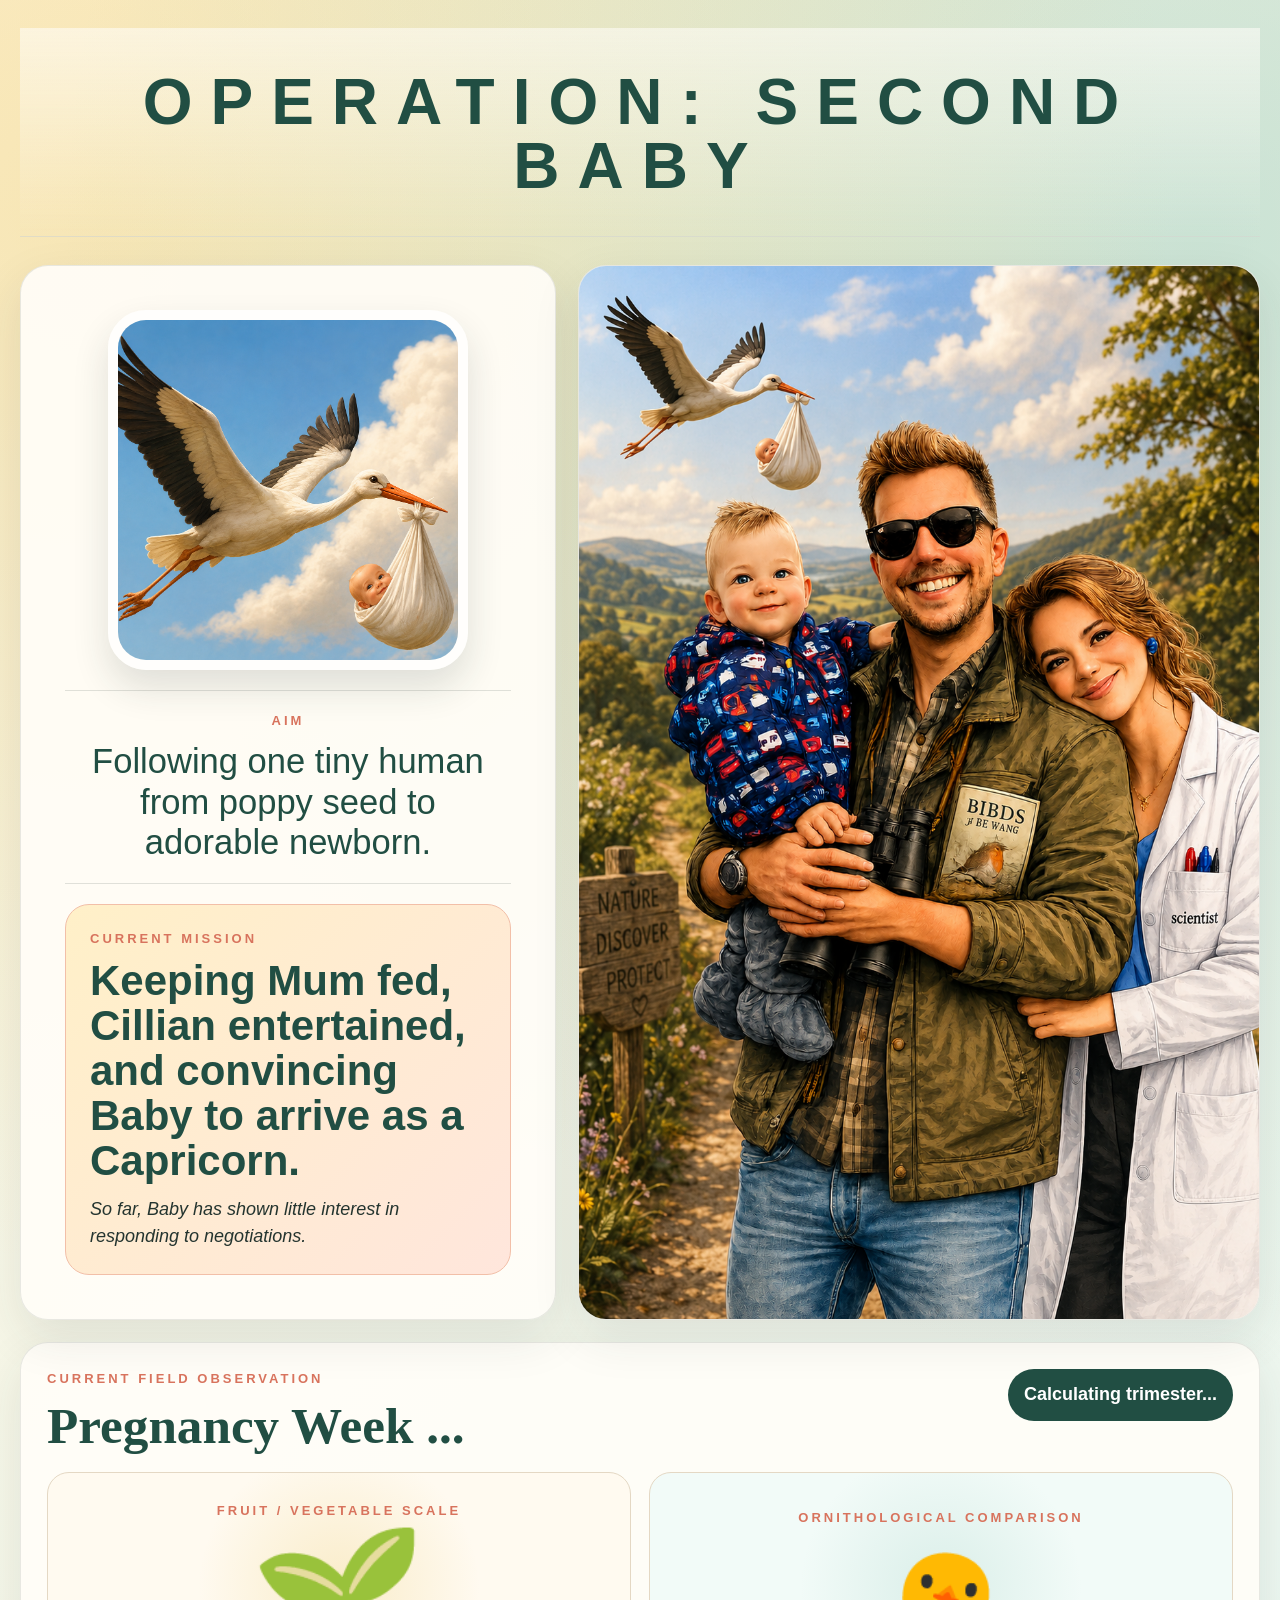
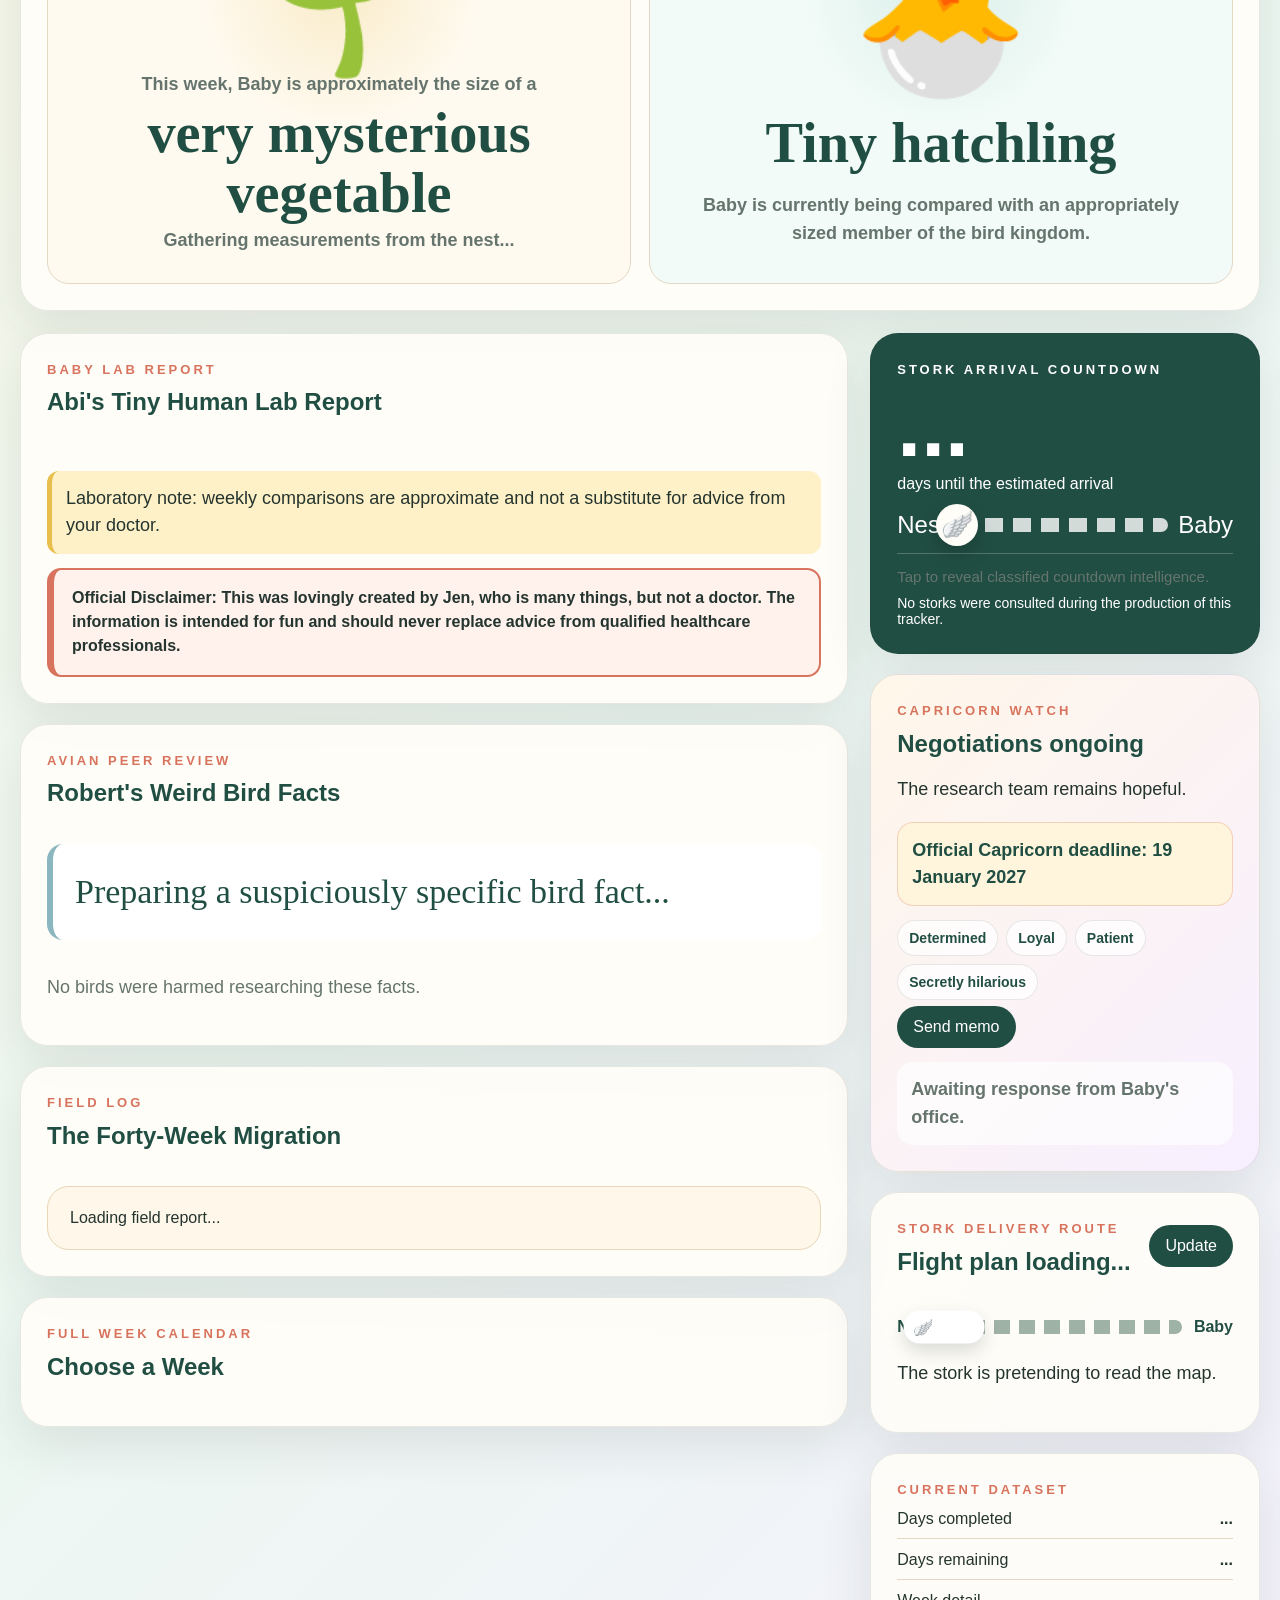
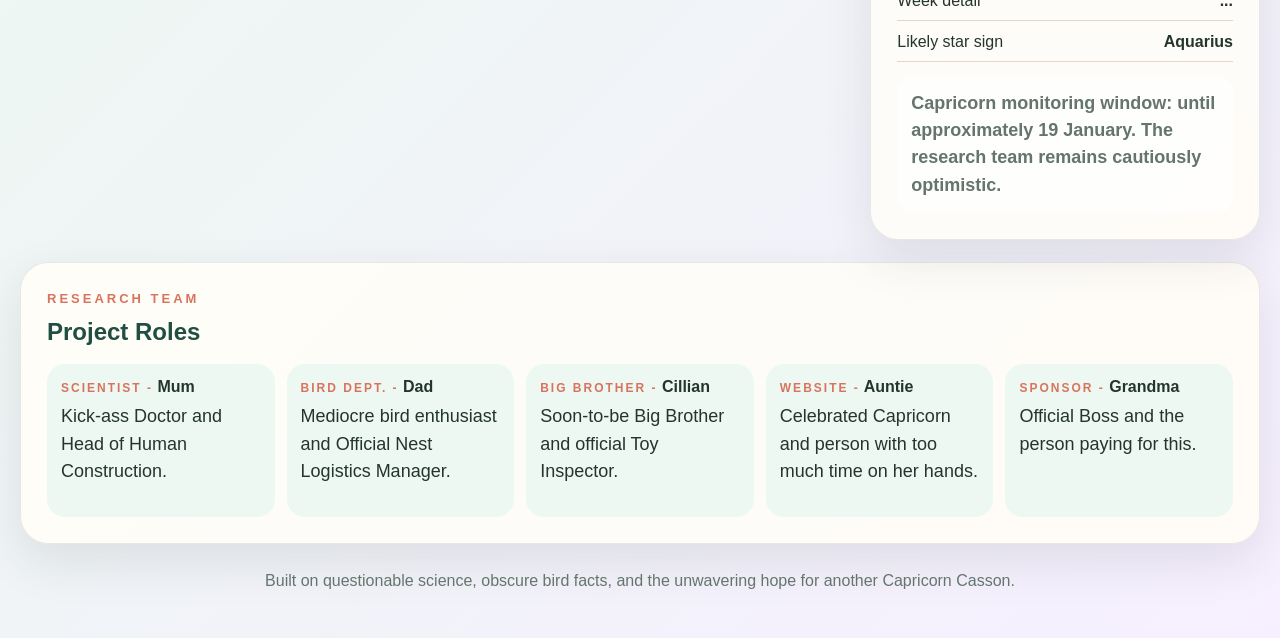
==== commit 5064c2b1: "Update index.html" ====
--- a/index.html
+++ b/index.html
@@ -180,7 +180,7 @@
     </section>
 
     <footer>
-      Built on questionable science, obscure bird facts, and the unwavering hope of another Capricorn Casson.
+      Built on questionable science, obscure bird facts, and the unwavering hope for another Capricorn Casson.
     </footer>
   </main>
 
--- a/style.css
+++ b/style.css
@@ -683,4 +683,14 @@
     flex-direction: column;
   }
 }
- 
+ .warning-note {
+  margin: 14px 0 0;
+  padding: 16px 18px;
+  border: 2px solid #d8735d;
+  border-left: 7px solid #d8735d;
+  border-radius: 14px;
+  background: #fff1ec;
+  color: var(--ink);
+  font-size: 16px;
+  font-weight: 800;
+}
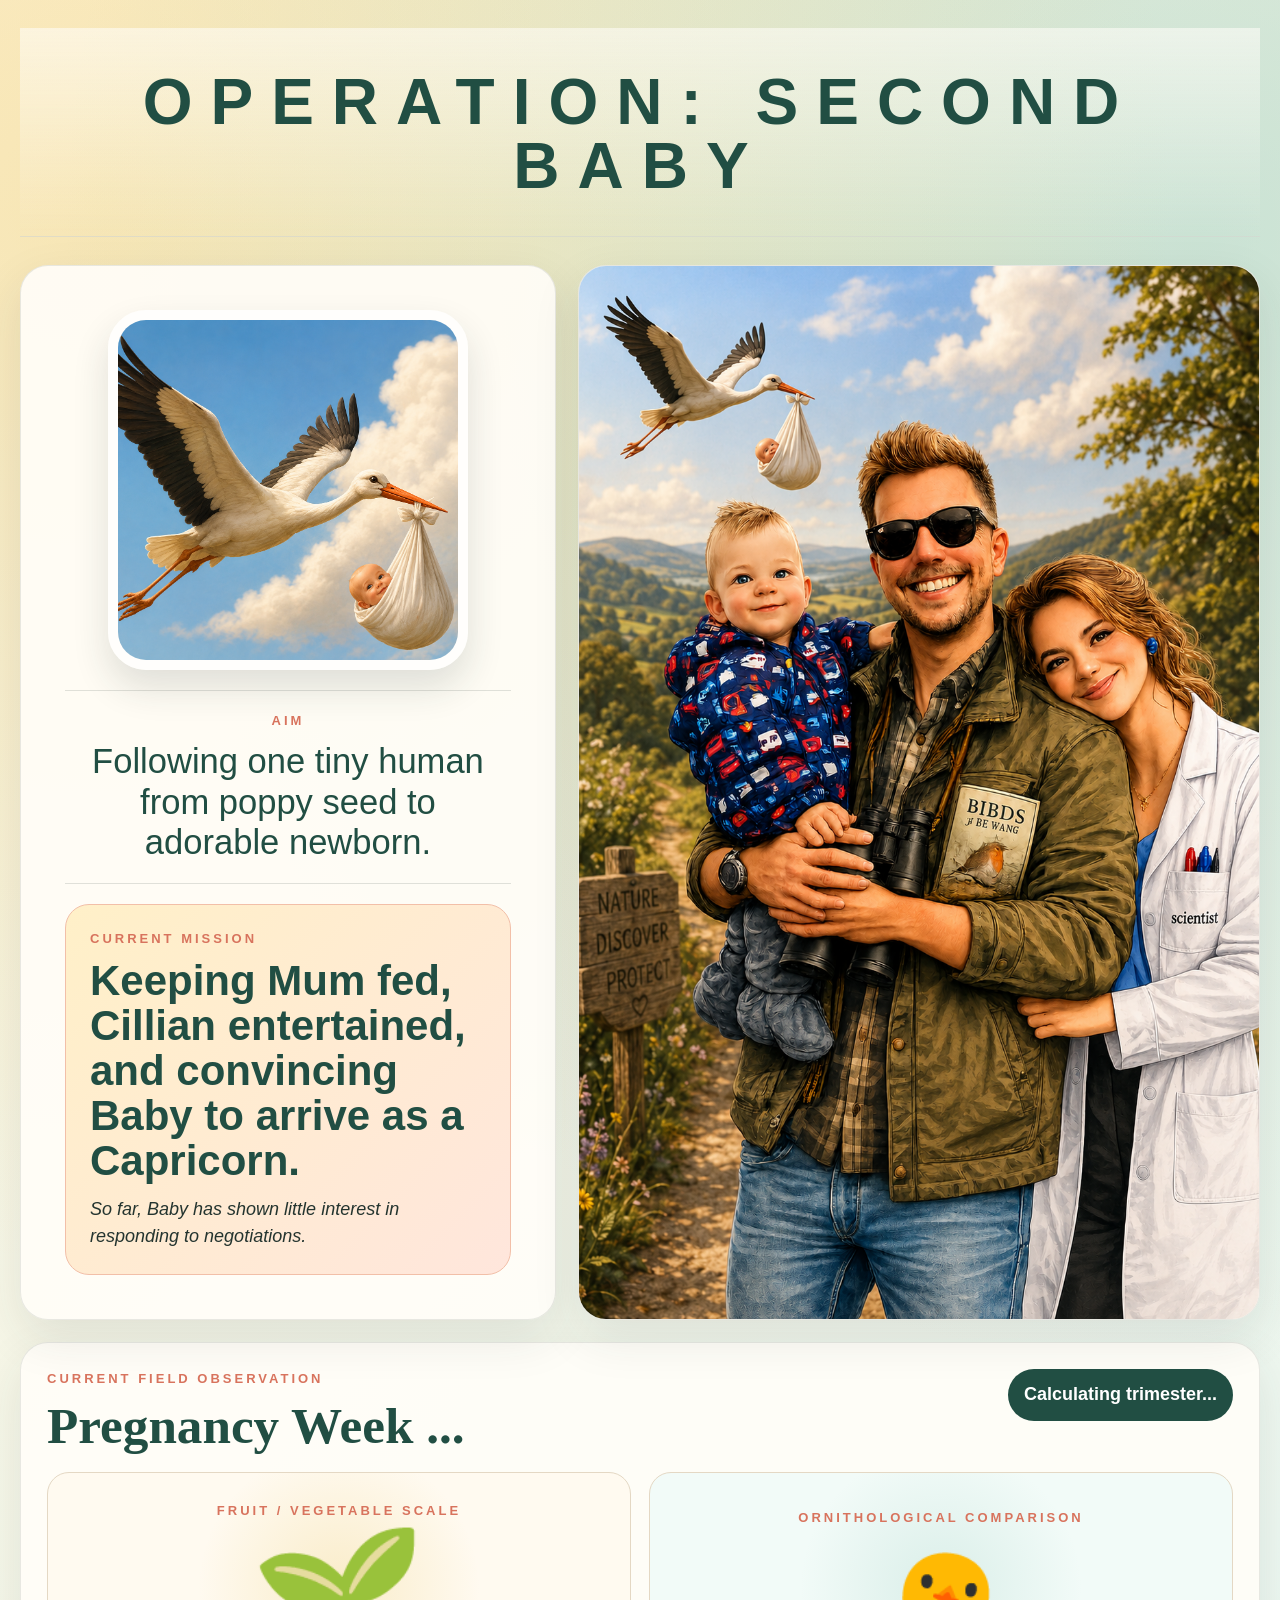
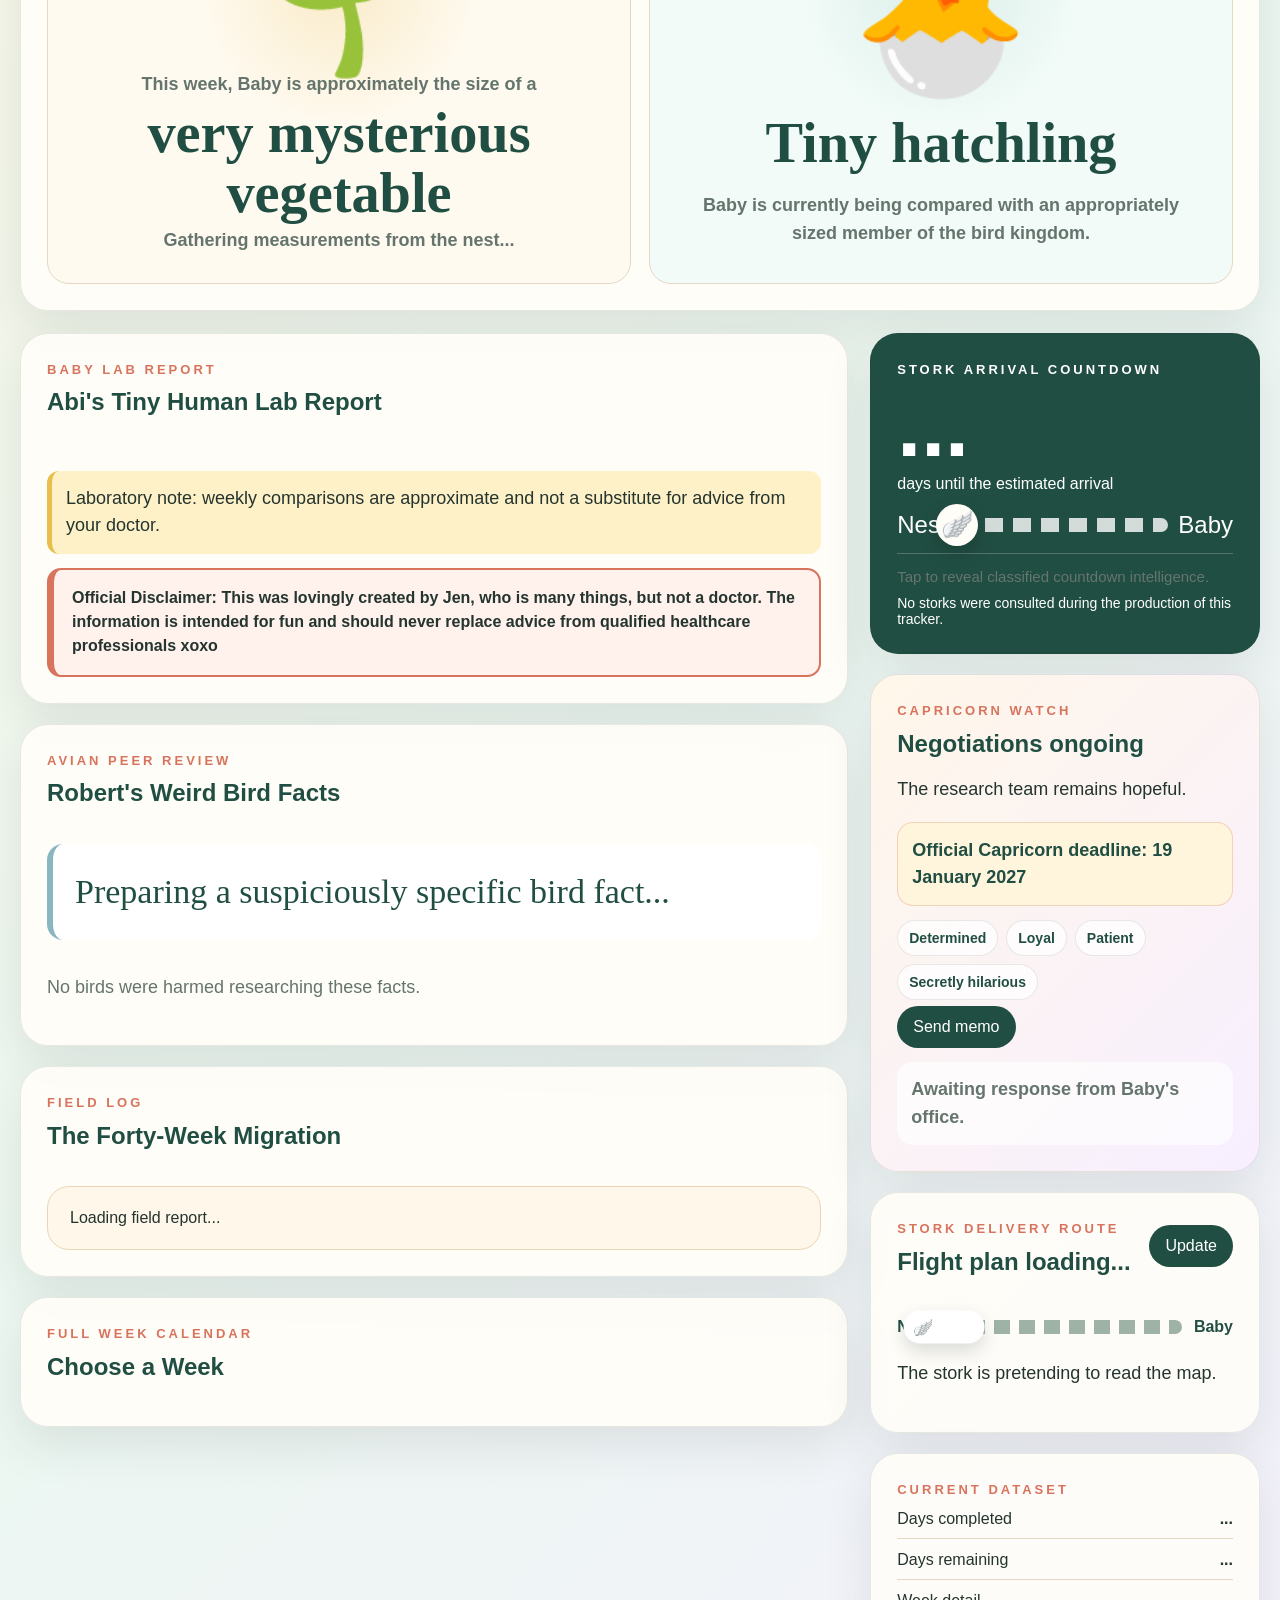
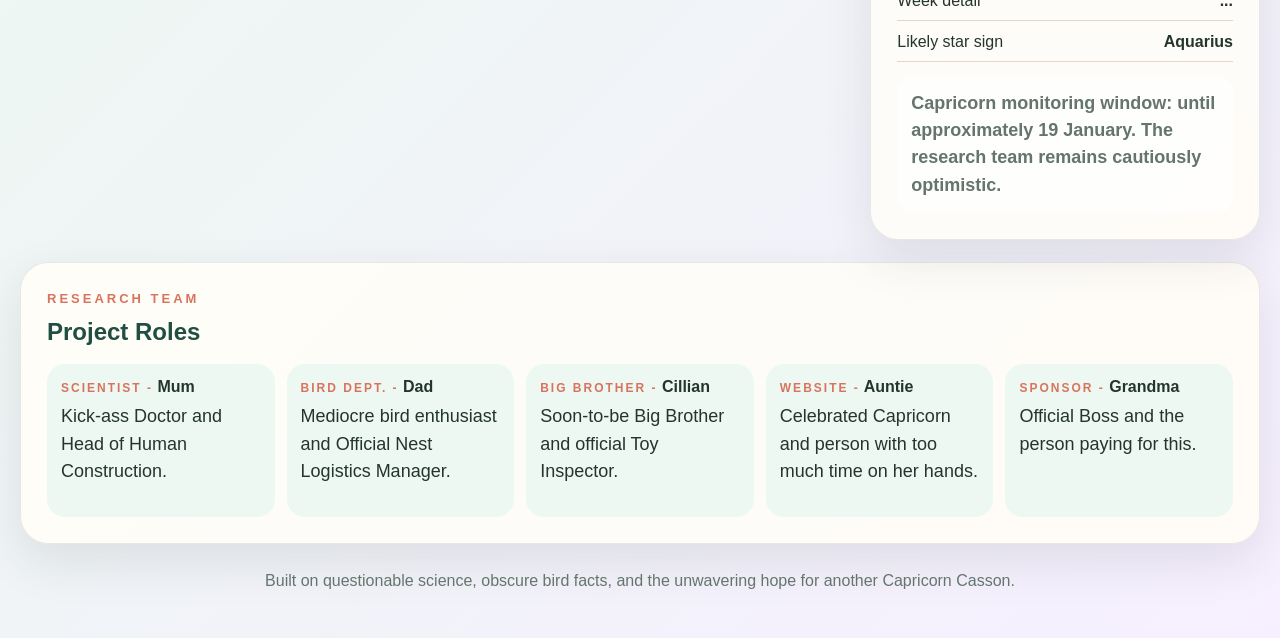
==== commit 69595d6c: "Update index.html" ====
--- a/index.html
+++ b/index.html
@@ -77,7 +77,7 @@
             </p>
 
           <p class="warning-note">
-            Official Disclaimer: This was lovingly created by Jen, who is many things, but not a doctor. The information is intended for fun and should never replace advice from qualified healthcare professionals.
+            Official Disclaimer: This was lovingly created by Jen, who is many things, but not a doctor. The information is intended for fun and should never replace advice from qualified healthcare professionals xoxo 
             </p>
         </article>
 
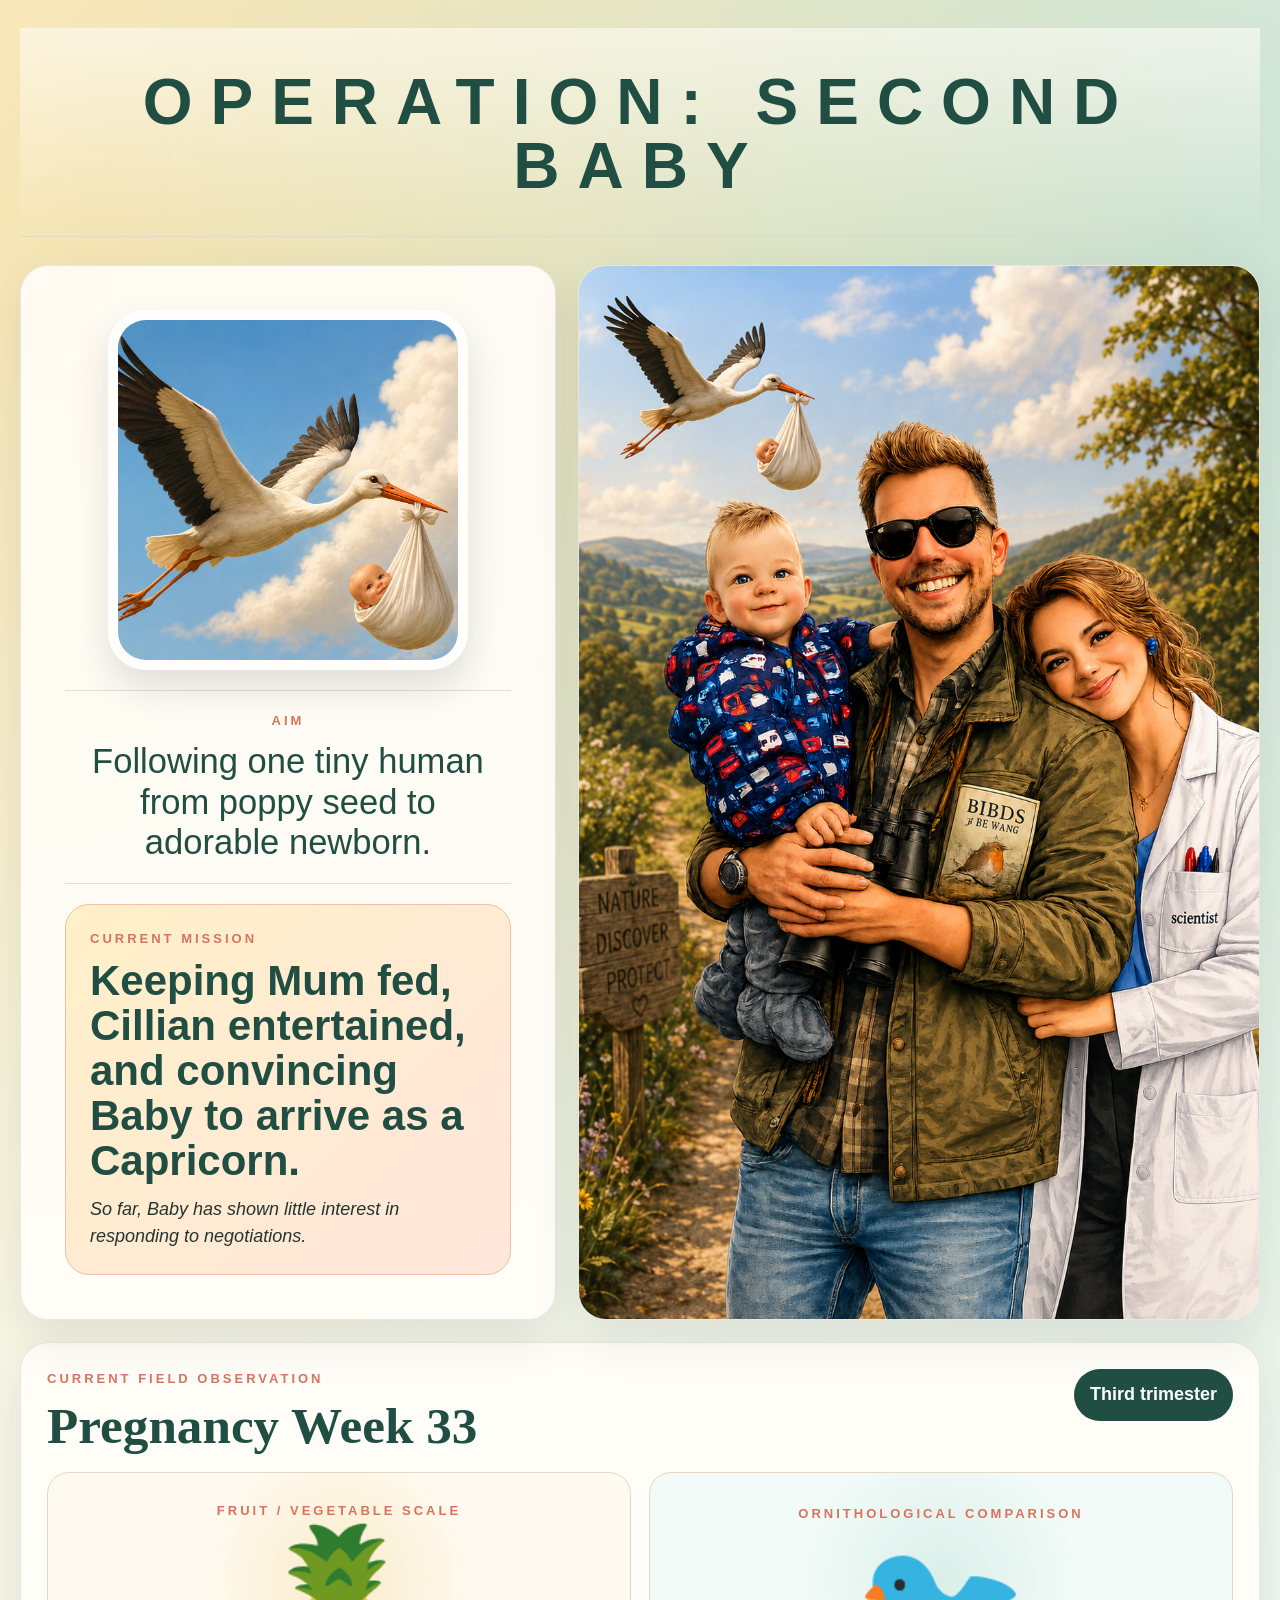
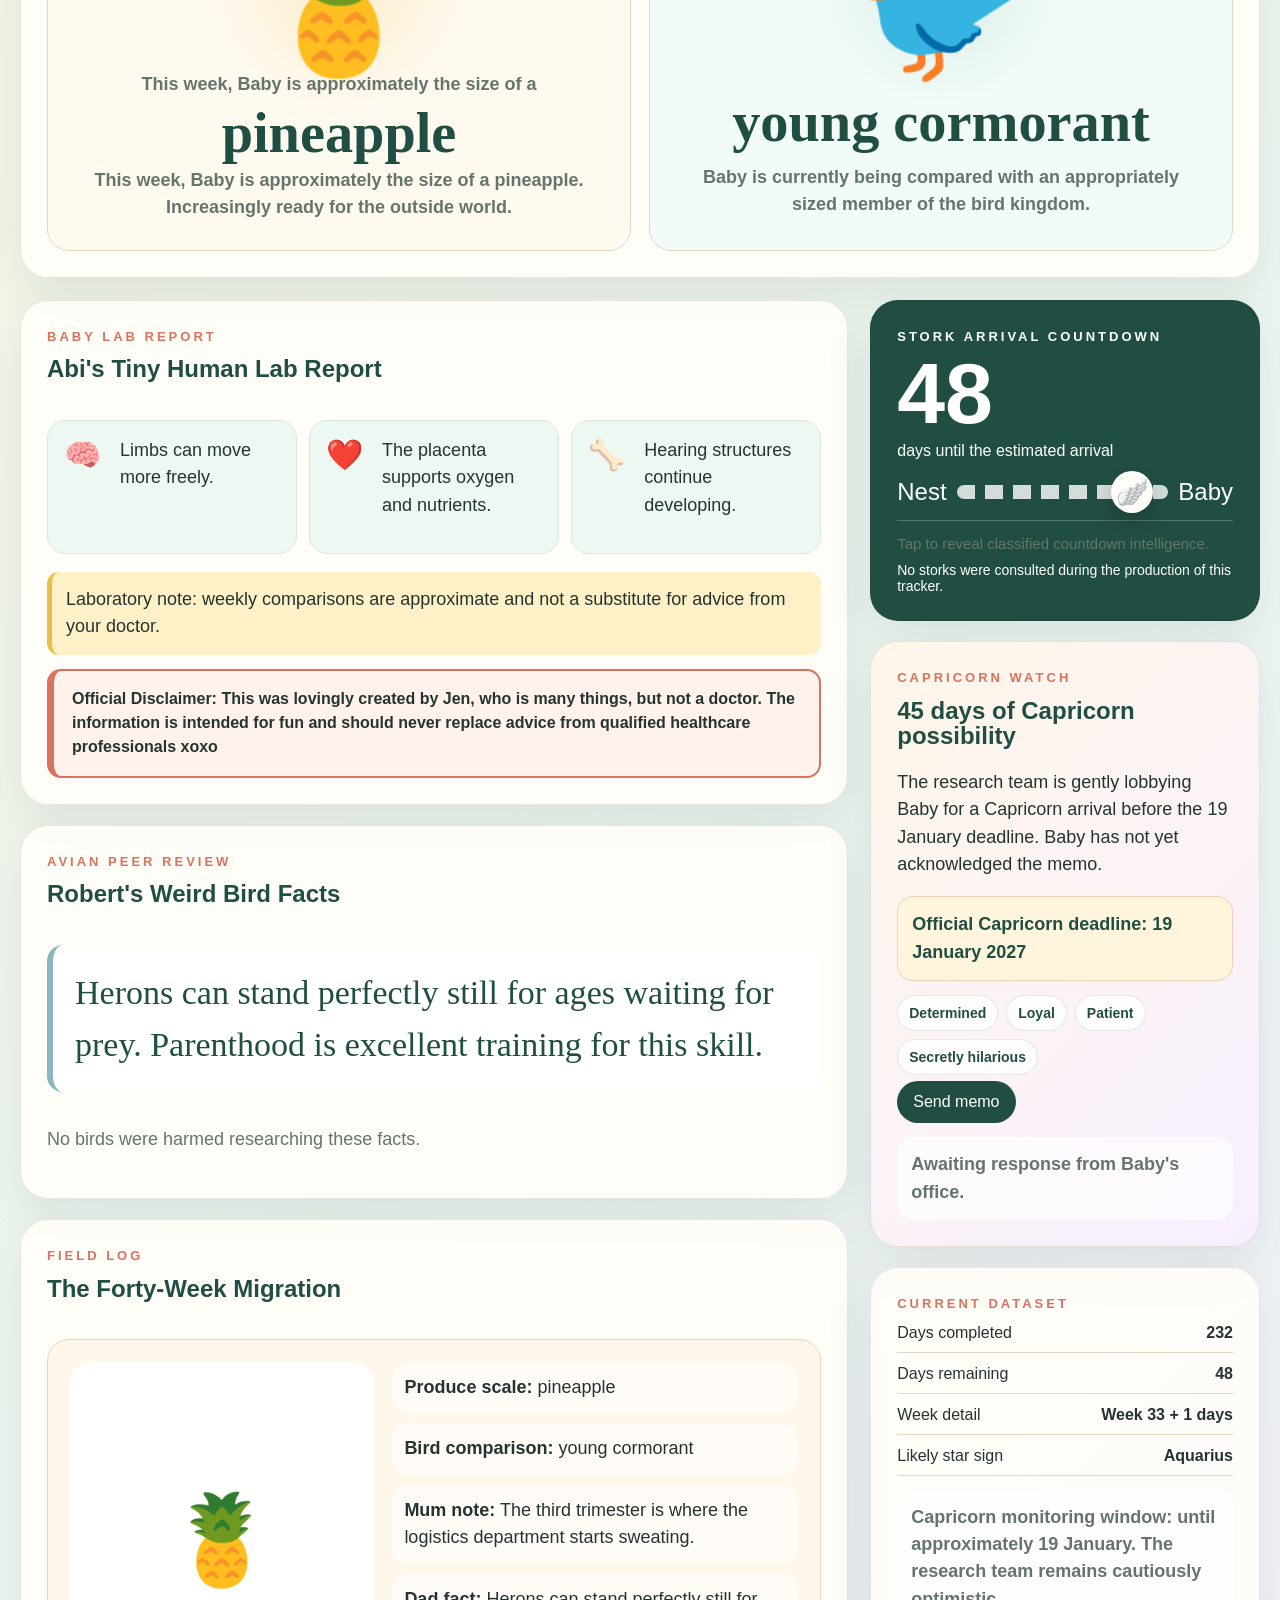
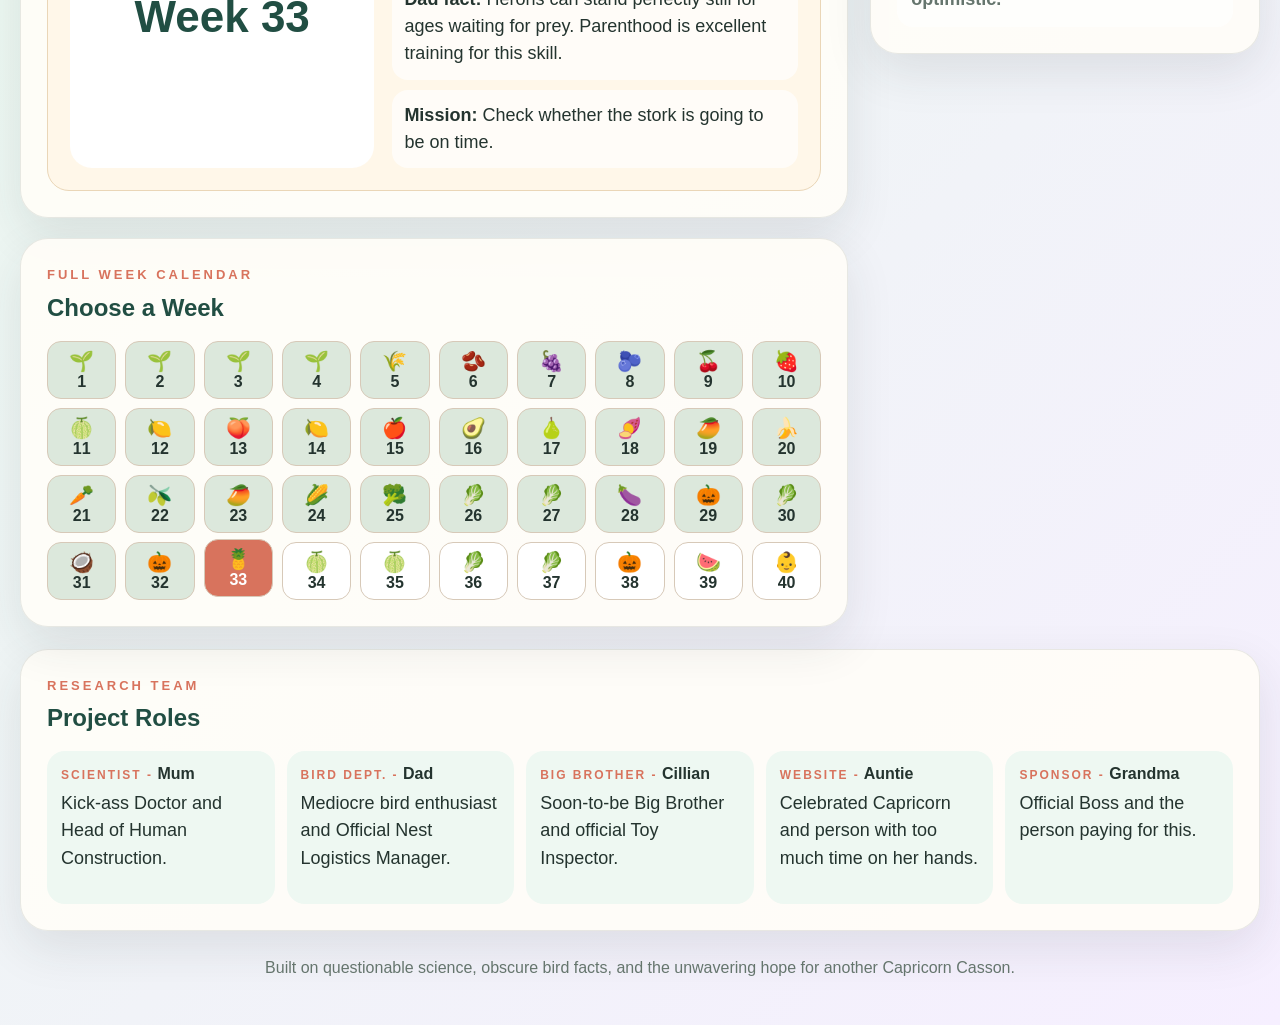
==== commit 15f7aa54: "Update index.html" ====
--- a/index.html
+++ b/index.html
@@ -138,22 +138,6 @@
           <p id="capricornReply" class="memo-reply">Awaiting response from Baby's office.</p>
         </article>
 
-        <article class="card route-card">
-          <div class="section-heading">
-            <div>
-              <p class="eyebrow">Stork Delivery Route</p>
-              <h2 id="routeTitle">Flight plan loading...</h2>
-            </div>
-            <button id="routeButton" class="small-button" type="button">Update</button>
-          </div>
-          <div class="route">
-            <span>Nest</span>
-            <div class="route-line"><span id="storkMarker">Stork</span></div>
-            <span>Baby</span>
-          </div>
-          <p id="routeMessage">The stork is pretending to read the map.</p>
-        </article>
-
         <article class="card dataset-card">
           <p class="eyebrow">Current Dataset</p>
           <div class="dataset-list">
